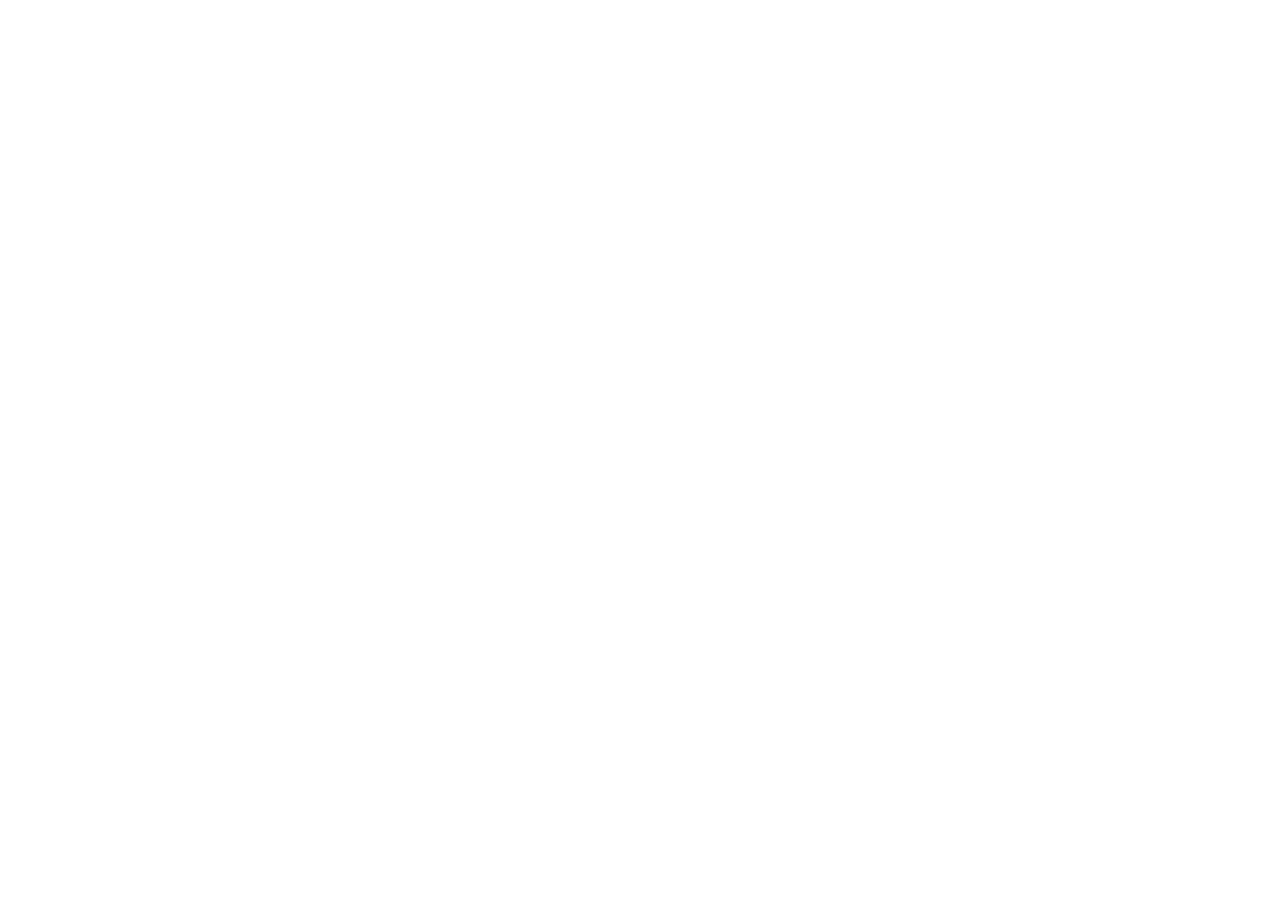
==== index.html @ 366a40d5 "大事件项目初始化" ====
<!DOCTYPE html>
<html lang="en">

<head>
    <meta charset="UTF-8">
    <meta name="viewport" content="width=device-width, initial-scale=1.0">
    <title>Document</title>
</head>

<body>

</body>

</html>
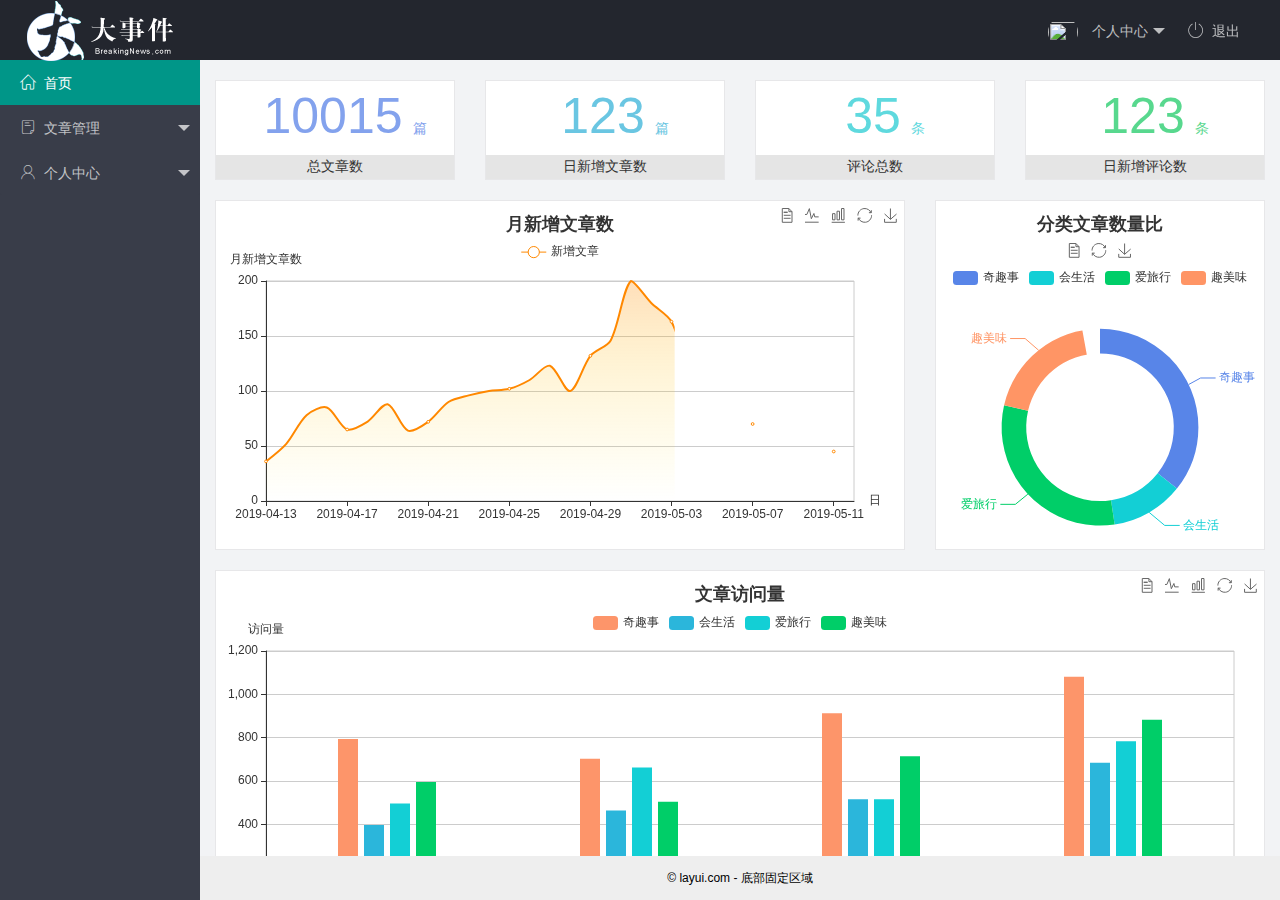
==== commit 9ce92242: "index样式完成" ====
--- a/index.html
+++ b/index.html
@@ -4,11 +4,72 @@
 <head>
     <meta charset="UTF-8">
     <meta name="viewport" content="width=device-width, initial-scale=1.0">
-    <title>Document</title>
+    <title>后台大布局</title>
+    <link rel="stylesheet" href="./assets/lib/layui/css/layui.css">
+    <link rel="stylesheet" href="./assets/fonts/iconfont.css">
+    <link rel="stylesheet" href="./assets/css/index.css">
 </head>
 
-<body>
+<body class="layui-layout-body">
+    <div class="layui-layout layui-layout-admin">
+        <div class="layui-header">
+            <div class="layui-logo"><img src="./assets/images/logo.png" alt=""></div>
+            <ul class="layui-nav layui-layout-right">
+                <li class="layui-nav-item">
+                    <a href="javascript:;">
+                        <img src="http://t.cn/RCzsdCq" class="layui-nav-img">
+                        个人中心
+                    </a>
+                    <dl class="layui-nav-child">
+                        <dd><a href="">基本资料</a></dd>
+                        <dd><a href="">更换头像</a></dd>
+                        <dd><a href="">重置密码</a></dd>
+                    </dl>
+                </li>
+                <li class="layui-nav-item"><a href=""><span class="iconfont icon-tuichu"></span>退出</a></li>
+            </ul>
+        </div>
 
+        <div class="layui-side layui-bg-black">
+            <div class="layui-side-scroll">
+                <!-- 左侧导航区域（可配合layui已有的垂直导航） -->
+                <ul class="layui-nav layui-nav-tree" lay-shrink="all">
+                    <li class="layui-nav-item layui-this"><a href="/home/dashboard.html" target="fm"><span
+                                class="iconfont icon-home"></span>首页</a>
+                    </li>
+                    <li class="layui-nav-item">
+                        <a class="" href="javascript:;"><span class="iconfont icon-16"></span>文章管理</a>
+                        <dl class="layui-nav-child">
+                            <dd><a href="javascript:;"><i class="layui-icon layui-icon-face-smile"></i>文章类别</a></dd>
+                            <dd><a href="javascript:;"><i class="layui-icon layui-icon-face-smile"></i>文章列表</a></dd>
+                            <dd><a href="javascript:;"><i class="layui-icon layui-icon-face-smile"></i>发布文章</a></dd>
+
+                        </dl>
+                    </li>
+                    <li class="layui-nav-item">
+                        <a href="javascript:;"><span class="iconfont icon-user"></span>个人中心</a>
+                        <dl class="layui-nav-child">
+                            <dd><a href="javascript:;"><i class="layui-icon layui-icon-face-smile"></i>基本资料</a></dd>
+                            <dd><a href="javascript:;"><i class="layui-icon layui-icon-face-smile"></i>更换头像</a></dd>
+                            <dd><a href="javascript:;"><i class="layui-icon layui-icon-face-smile"></i>重置密码</a></dd>
+                        </dl>
+                    </li>
+                </ul>
+            </div>
+        </div>
+
+        <div class="layui-body">
+            <!-- 内容主体区域 -->
+            <iframe name="fm" src="/home/dashboard.html" frameborder="0"></iframe>
+        </div>
+
+        <div class="layui-footer">
+            <!-- 底部固定区域 -->
+            © layui.com - 底部固定区域
+        </div>
+    </div>
+    <!-- 引入layui.all.js -->
+    <script src="./assets/lib/layui/layui.all.js"></script>
 </body>
 
 </html>--- a/assets/lib/layui/css/layui.css
+++ b/assets/lib/layui/css/layui.css
@@ -0,0 +1,2 @@
+/** layui-v2.5.5 MIT License By https://www.layui.com */
+ .layui-inline,img{display:inline-block;vertical-align:middle}h1,h2,h3,h4,h5,h6{font-weight:400}.layui-edge,.layui-header,.layui-inline,.layui-main{position:relative}.layui-body,.layui-edge,.layui-elip{overflow:hidden}.layui-btn,.layui-edge,.layui-inline,img{vertical-align:middle}.layui-btn,.layui-disabled,.layui-icon,.layui-unselect{-moz-user-select:none;-webkit-user-select:none;-ms-user-select:none}.layui-elip,.layui-form-checkbox span,.layui-form-pane .layui-form-label{text-overflow:ellipsis;white-space:nowrap}.layui-breadcrumb,.layui-tree-btnGroup{visibility:hidden}blockquote,body,button,dd,div,dl,dt,form,h1,h2,h3,h4,h5,h6,input,li,ol,p,pre,td,textarea,th,ul{margin:0;padding:0;-webkit-tap-highlight-color:rgba(0,0,0,0)}a:active,a:hover{outline:0}img{border:none}li{list-style:none}table{border-collapse:collapse;border-spacing:0}h4,h5,h6{font-size:100%}button,input,optgroup,option,select,textarea{font-family:inherit;font-size:inherit;font-style:inherit;font-weight:inherit;outline:0}pre{white-space:pre-wrap;white-space:-moz-pre-wrap;white-space:-pre-wrap;white-space:-o-pre-wrap;word-wrap:break-word}body{line-height:24px;font:14px Helvetica Neue,Helvetica,PingFang SC,Tahoma,Arial,sans-serif}hr{height:1px;margin:10px 0;border:0;clear:both}a{color:#333;text-decoration:none}a:hover{color:#777}a cite{font-style:normal;*cursor:pointer}.layui-border-box,.layui-border-box *{box-sizing:border-box}.layui-box,.layui-box *{box-sizing:content-box}.layui-clear{clear:both;*zoom:1}.layui-clear:after{content:'\20';clear:both;*zoom:1;display:block;height:0}.layui-inline{*display:inline;*zoom:1}.layui-edge{display:inline-block;width:0;height:0;border-width:6px;border-style:dashed;border-color:transparent}.layui-edge-top{top:-4px;border-bottom-color:#999;border-bottom-style:solid}.layui-edge-right{border-left-color:#999;border-left-style:solid}.layui-edge-bottom{top:2px;border-top-color:#999;border-top-style:solid}.layui-edge-left{border-right-color:#999;border-right-style:solid}.layui-disabled,.layui-disabled:hover{color:#d2d2d2!important;cursor:not-allowed!important}.layui-circle{border-radius:100%}.layui-show{display:block!important}.layui-hide{display:none!important}@font-face{font-family:layui-icon;src:url(../font/iconfont.eot?v=250);src:url(../font/iconfont.eot?v=250#iefix) format('embedded-opentype'),url(../font/iconfont.woff2?v=250) format('woff2'),url(../font/iconfont.woff?v=250) format('woff'),url(../font/iconfont.ttf?v=250) format('truetype'),url(../font/iconfont.svg?v=250#layui-icon) format('svg')}.layui-icon{font-family:layui-icon!important;font-size:16px;font-style:normal;-webkit-font-smoothing:antialiased;-moz-osx-font-smoothing:grayscale}.layui-icon-reply-fill:before{content:"\e611"}.layui-icon-set-fill:before{content:"\e614"}.layui-icon-menu-fill:before{content:"\e60f"}.layui-icon-search:before{content:"\e615"}.layui-icon-share:before{content:"\e641"}.layui-icon-set-sm:before{content:"\e620"}.layui-icon-engine:before{content:"\e628"}.layui-icon-close:before{content:"\1006"}.layui-icon-close-fill:before{content:"\1007"}.layui-icon-chart-screen:before{content:"\e629"}.layui-icon-star:before{content:"\e600"}.layui-icon-circle-dot:before{content:"\e617"}.layui-icon-chat:before{content:"\e606"}.layui-icon-release:before{content:"\e609"}.layui-icon-list:before{content:"\e60a"}.layui-icon-chart:before{content:"\e62c"}.layui-icon-ok-circle:before{content:"\1005"}.layui-icon-layim-theme:before{content:"\e61b"}.layui-icon-table:before{content:"\e62d"}.layui-icon-right:before{content:"\e602"}.layui-icon-left:before{content:"\e603"}.layui-icon-cart-simple:before{content:"\e698"}.layui-icon-face-cry:before{content:"\e69c"}.layui-icon-face-smile:before{content:"\e6af"}.layui-icon-survey:before{content:"\e6b2"}.layui-icon-tree:before{content:"\e62e"}.layui-icon-upload-circle:before{content:"\e62f"}.layui-icon-add-circle:before{content:"\e61f"}.layui-icon-download-circle:before{content:"\e601"}.layui-icon-templeate-1:before{content:"\e630"}.layui-icon-util:before{content:"\e631"}.layui-icon-face-surprised:before{content:"\e664"}.layui-icon-edit:before{content:"\e642"}.layui-icon-speaker:before{content:"\e645"}.layui-icon-down:before{content:"\e61a"}.layui-icon-file:before{content:"\e621"}.layui-icon-layouts:before{content:"\e632"}.layui-icon-rate-half:before{content:"\e6c9"}.layui-icon-add-circle-fine:before{content:"\e608"}.layui-icon-prev-circle:before{content:"\e633"}.layui-icon-read:before{content:"\e705"}.layui-icon-404:before{content:"\e61c"}.layui-icon-carousel:before{content:"\e634"}.layui-icon-help:before{content:"\e607"}.layui-icon-code-circle:before{content:"\e635"}.layui-icon-water:before{content:"\e636"}.layui-icon-username:before{content:"\e66f"}.layui-icon-find-fill:before{content:"\e670"}.layui-icon-about:before{content:"\e60b"}.layui-icon-location:before{content:"\e715"}.layui-icon-up:before{content:"\e619"}.layui-icon-pause:before{content:"\e651"}.layui-icon-date:before{content:"\e637"}.layui-icon-layim-uploadfile:before{content:"\e61d"}.layui-icon-delete:before{content:"\e640"}.layui-icon-play:before{content:"\e652"}.layui-icon-top:before{content:"\e604"}.layui-icon-friends:before{content:"\e612"}.layui-icon-refresh-3:before{content:"\e9aa"}.layui-icon-ok:before{content:"\e605"}.layui-icon-layer:before{content:"\e638"}.layui-icon-face-smile-fine:before{content:"\e60c"}.layui-icon-dollar:before{content:"\e659"}.layui-icon-group:before{content:"\e613"}.layui-icon-layim-download:before{content:"\e61e"}.layui-icon-picture-fine:before{content:"\e60d"}.layui-icon-link:before{content:"\e64c"}.layui-icon-diamond:before{content:"\e735"}.layui-icon-log:before{content:"\e60e"}.layui-icon-rate-solid:before{content:"\e67a"}.layui-icon-fonts-del:before{content:"\e64f"}.layui-icon-unlink:before{content:"\e64d"}.layui-icon-fonts-clear:before{content:"\e639"}.layui-icon-triangle-r:before{content:"\e623"}.layui-icon-circle:before{content:"\e63f"}.layui-icon-radio:before{content:"\e643"}.layui-icon-align-center:before{content:"\e647"}.layui-icon-align-right:before{content:"\e648"}.layui-icon-align-left:before{content:"\e649"}.layui-icon-loading-1:before{content:"\e63e"}.layui-icon-return:before{content:"\e65c"}.layui-icon-fonts-strong:before{content:"\e62b"}.layui-icon-upload:before{content:"\e67c"}.layui-icon-dialogue:before{content:"\e63a"}.layui-icon-video:before{content:"\e6ed"}.layui-icon-headset:before{content:"\e6fc"}.layui-icon-cellphone-fine:before{content:"\e63b"}.layui-icon-add-1:before{content:"\e654"}.layui-icon-face-smile-b:before{content:"\e650"}.layui-icon-fonts-html:before{content:"\e64b"}.layui-icon-form:before{content:"\e63c"}.layui-icon-cart:before{content:"\e657"}.layui-icon-camera-fill:before{content:"\e65d"}.layui-icon-tabs:before{content:"\e62a"}.layui-icon-fonts-code:before{content:"\e64e"}.layui-icon-fire:before{content:"\e756"}.layui-icon-set:before{content:"\e716"}.layui-icon-fonts-u:before{content:"\e646"}.layui-icon-triangle-d:before{content:"\e625"}.layui-icon-tips:before{content:"\e702"}.layui-icon-picture:before{content:"\e64a"}.layui-icon-more-vertical:before{content:"\e671"}.layui-icon-flag:before{content:"\e66c"}.layui-icon-loading:before{content:"\e63d"}.layui-icon-fonts-i:before{content:"\e644"}.layui-icon-refresh-1:before{content:"\e666"}.layui-icon-rmb:before{content:"\e65e"}.layui-icon-home:before{content:"\e68e"}.layui-icon-user:before{content:"\e770"}.layui-icon-notice:before{content:"\e667"}.layui-icon-login-weibo:before{content:"\e675"}.layui-icon-voice:before{content:"\e688"}.layui-icon-upload-drag:before{content:"\e681"}.layui-icon-login-qq:before{content:"\e676"}.layui-icon-snowflake:before{content:"\e6b1"}.layui-icon-file-b:before{content:"\e655"}.layui-icon-template:before{content:"\e663"}.layui-icon-auz:before{content:"\e672"}.layui-icon-console:before{content:"\e665"}.layui-icon-app:before{content:"\e653"}.layui-icon-prev:before{content:"\e65a"}.layui-icon-website:before{content:"\e7ae"}.layui-icon-next:before{content:"\e65b"}.layui-icon-component:before{content:"\e857"}.layui-icon-more:before{content:"\e65f"}.layui-icon-login-wechat:before{content:"\e677"}.layui-icon-shrink-right:before{content:"\e668"}.layui-icon-spread-left:before{content:"\e66b"}.layui-icon-camera:before{content:"\e660"}.layui-icon-note:before{content:"\e66e"}.layui-icon-refresh:before{content:"\e669"}.layui-icon-female:before{content:"\e661"}.layui-icon-male:before{content:"\e662"}.layui-icon-password:before{content:"\e673"}.layui-icon-senior:before{content:"\e674"}.layui-icon-theme:before{content:"\e66a"}.layui-icon-tread:before{content:"\e6c5"}.layui-icon-praise:before{content:"\e6c6"}.layui-icon-star-fill:before{content:"\e658"}.layui-icon-rate:before{content:"\e67b"}.layui-icon-template-1:before{content:"\e656"}.layui-icon-vercode:before{content:"\e679"}.layui-icon-cellphone:before{content:"\e678"}.layui-icon-screen-full:before{content:"\e622"}.layui-icon-screen-restore:before{content:"\e758"}.layui-icon-cols:before{content:"\e610"}.layui-icon-export:before{content:"\e67d"}.layui-icon-print:before{content:"\e66d"}.layui-icon-slider:before{content:"\e714"}.layui-icon-addition:before{content:"\e624"}.layui-icon-subtraction:before{content:"\e67e"}.layui-icon-service:before{content:"\e626"}.layui-icon-transfer:before{content:"\e691"}.layui-main{width:1140px;margin:0 auto}.layui-header{z-index:1000;height:60px}.layui-header a:hover{transition:all .5s;-webkit-transition:all .5s}.layui-side{position:fixed;left:0;top:0;bottom:0;z-index:999;width:200px;overflow-x:hidden}.layui-side-scroll{position:relative;width:220px;height:100%;overflow-x:hidden}.layui-body{position:absolute;left:200px;right:0;top:0;bottom:0;z-index:998;width:auto;overflow-y:auto;box-sizing:border-box}.layui-layout-body{overflow:hidden}.layui-layout-admin .layui-header{background-color:#23262E}.layui-layout-admin .layui-side{top:60px;width:200px;overflow-x:hidden}.layui-layout-admin .layui-body{position:fixed;top:60px;bottom:44px}.layui-layout-admin .layui-main{width:auto;margin:0 15px}.layui-layout-admin .layui-footer{position:fixed;left:200px;right:0;bottom:0;height:44px;line-height:44px;padding:0 15px;background-color:#eee}.layui-layout-admin .layui-logo{position:absolute;left:0;top:0;width:200px;height:100%;line-height:60px;text-align:center;color:#009688;font-size:16px}.layui-layout-admin .layui-header .layui-nav{background:0 0}.layui-layout-left{position:absolute!important;left:200px;top:0}.layui-layout-right{position:absolute!important;right:0;top:0}.layui-container{position:relative;margin:0 auto;padding:0 15px;box-sizing:border-box}.layui-fluid{position:relative;margin:0 auto;padding:0 15px}.layui-row:after,.layui-row:before{content:'';display:block;clear:both}.layui-col-lg1,.layui-col-lg10,.layui-col-lg11,.layui-col-lg12,.layui-col-lg2,.layui-col-lg3,.layui-col-lg4,.layui-col-lg5,.layui-col-lg6,.layui-col-lg7,.layui-col-lg8,.layui-col-lg9,.layui-col-md1,.layui-col-md10,.layui-col-md11,.layui-col-md12,.layui-col-md2,.layui-col-md3,.layui-col-md4,.layui-col-md5,.layui-col-md6,.layui-col-md7,.layui-col-md8,.layui-col-md9,.layui-col-sm1,.layui-col-sm10,.layui-col-sm11,.layui-col-sm12,.layui-col-sm2,.layui-col-sm3,.layui-col-sm4,.layui-col-sm5,.layui-col-sm6,.layui-col-sm7,.layui-col-sm8,.layui-col-sm9,.layui-col-xs1,.layui-col-xs10,.layui-col-xs11,.layui-col-xs12,.layui-col-xs2,.layui-col-xs3,.layui-col-xs4,.layui-col-xs5,.layui-col-xs6,.layui-col-xs7,.layui-col-xs8,.layui-col-xs9{position:relative;display:block;box-sizing:border-box}.layui-col-xs1,.layui-col-xs10,.layui-col-xs11,.layui-col-xs12,.layui-col-xs2,.layui-col-xs3,.layui-col-xs4,.layui-col-xs5,.layui-col-xs6,.layui-col-xs7,.layui-col-xs8,.layui-col-xs9{float:left}.layui-col-xs1{width:8.33333333%}.layui-col-xs2{width:16.66666667%}.layui-col-xs3{width:25%}.layui-col-xs4{width:33.33333333%}.layui-col-xs5{width:41.66666667%}.layui-col-xs6{width:50%}.layui-col-xs7{width:58.33333333%}.layui-col-xs8{width:66.66666667%}.layui-col-xs9{width:75%}.layui-col-xs10{width:83.33333333%}.layui-col-xs11{width:91.66666667%}.layui-col-xs12{width:100%}.layui-col-xs-offset1{margin-left:8.33333333%}.layui-col-xs-offset2{margin-left:16.66666667%}.layui-col-xs-offset3{margin-left:25%}.layui-col-xs-offset4{margin-left:33.33333333%}.layui-col-xs-offset5{margin-left:41.66666667%}.layui-col-xs-offset6{margin-left:50%}.layui-col-xs-offset7{margin-left:58.33333333%}.layui-col-xs-offset8{margin-left:66.66666667%}.layui-col-xs-offset9{margin-left:75%}.layui-col-xs-offset10{margin-left:83.33333333%}.layui-col-xs-offset11{margin-left:91.66666667%}.layui-col-xs-offset12{margin-left:100%}@media screen and (max-width:768px){.layui-hide-xs{display:none!important}.layui-show-xs-block{display:block!important}.layui-show-xs-inline{display:inline!important}.layui-show-xs-inline-block{display:inline-block!important}}@media screen and (min-width:768px){.layui-container{width:750px}.layui-hide-sm{display:none!important}.layui-show-sm-block{display:block!important}.layui-show-sm-inline{display:inline!important}.layui-show-sm-inline-block{display:inline-block!important}.layui-col-sm1,.layui-col-sm10,.layui-col-sm11,.layui-col-sm12,.layui-col-sm2,.layui-col-sm3,.layui-col-sm4,.layui-col-sm5,.layui-col-sm6,.layui-col-sm7,.layui-col-sm8,.layui-col-sm9{float:left}.layui-col-sm1{width:8.33333333%}.layui-col-sm2{width:16.66666667%}.layui-col-sm3{width:25%}.layui-col-sm4{width:33.33333333%}.layui-col-sm5{width:41.66666667%}.layui-col-sm6{width:50%}.layui-col-sm7{width:58.33333333%}.layui-col-sm8{width:66.66666667%}.layui-col-sm9{width:75%}.layui-col-sm10{width:83.33333333%}.layui-col-sm11{width:91.66666667%}.layui-col-sm12{width:100%}.layui-col-sm-offset1{margin-left:8.33333333%}.layui-col-sm-offset2{margin-left:16.66666667%}.layui-col-sm-offset3{margin-left:25%}.layui-col-sm-offset4{margin-left:33.33333333%}.layui-col-sm-offset5{margin-left:41.66666667%}.layui-col-sm-offset6{margin-left:50%}.layui-col-sm-offset7{margin-left:58.33333333%}.layui-col-sm-offset8{margin-left:66.66666667%}.layui-col-sm-offset9{margin-left:75%}.layui-col-sm-offset10{margin-left:83.33333333%}.layui-col-sm-offset11{margin-left:91.66666667%}.layui-col-sm-offset12{margin-left:100%}}@media screen and (min-width:992px){.layui-container{width:970px}.layui-hide-md{display:none!important}.layui-show-md-block{display:block!important}.layui-show-md-inline{display:inline!important}.layui-show-md-inline-block{display:inline-block!important}.layui-col-md1,.layui-col-md10,.layui-col-md11,.layui-col-md12,.layui-col-md2,.layui-col-md3,.layui-col-md4,.layui-col-md5,.layui-col-md6,.layui-col-md7,.layui-col-md8,.layui-col-md9{float:left}.layui-col-md1{width:8.33333333%}.layui-col-md2{width:16.66666667%}.layui-col-md3{width:25%}.layui-col-md4{width:33.33333333%}.layui-col-md5{width:41.66666667%}.layui-col-md6{width:50%}.layui-col-md7{width:58.33333333%}.layui-col-md8{width:66.66666667%}.layui-col-md9{width:75%}.layui-col-md10{width:83.33333333%}.layui-col-md11{width:91.66666667%}.layui-col-md12{width:100%}.layui-col-md-offset1{margin-left:8.33333333%}.layui-col-md-offset2{margin-left:16.66666667%}.layui-col-md-offset3{margin-left:25%}.layui-col-md-offset4{margin-left:33.33333333%}.layui-col-md-offset5{margin-left:41.66666667%}.layui-col-md-offset6{margin-left:50%}.layui-col-md-offset7{margin-left:58.33333333%}.layui-col-md-offset8{margin-left:66.66666667%}.layui-col-md-offset9{margin-left:75%}.layui-col-md-offset10{margin-left:83.33333333%}.layui-col-md-offset11{margin-left:91.66666667%}.layui-col-md-offset12{margin-left:100%}}@media screen and (min-width:1200px){.layui-container{width:1170px}.layui-hide-lg{display:none!important}.layui-show-lg-block{display:block!important}.layui-show-lg-inline{display:inline!important}.layui-show-lg-inline-block{display:inline-block!important}.layui-col-lg1,.layui-col-lg10,.layui-col-lg11,.layui-col-lg12,.layui-col-lg2,.layui-col-lg3,.layui-col-lg4,.layui-col-lg5,.layui-col-lg6,.layui-col-lg7,.layui-col-lg8,.layui-col-lg9{float:left}.layui-col-lg1{width:8.33333333%}.layui-col-lg2{width:16.66666667%}.layui-col-lg3{width:25%}.layui-col-lg4{width:33.33333333%}.layui-col-lg5{width:41.66666667%}.layui-col-lg6{width:50%}.layui-col-lg7{width:58.33333333%}.layui-col-lg8{width:66.66666667%}.layui-col-lg9{width:75%}.layui-col-lg10{width:83.33333333%}.layui-col-lg11{width:91.66666667%}.layui-col-lg12{width:100%}.layui-col-lg-offset1{margin-left:8.33333333%}.layui-col-lg-offset2{margin-left:16.66666667%}.layui-col-lg-offset3{margin-left:25%}.layui-col-lg-offset4{margin-left:33.33333333%}.layui-col-lg-offset5{margin-left:41.66666667%}.layui-col-lg-offset6{margin-left:50%}.layui-col-lg-offset7{margin-left:58.33333333%}.layui-col-lg-offset8{margin-left:66.66666667%}.layui-col-lg-offset9{margin-left:75%}.layui-col-lg-offset10{margin-left:83.33333333%}.layui-col-lg-offset11{margin-left:91.66666667%}.layui-col-lg-offset12{margin-left:100%}}.layui-col-space1{margin:-.5px}.layui-col-space1>*{padding:.5px}.layui-col-space3{margin:-1.5px}.layui-col-space3>*{padding:1.5px}.layui-col-space5{margin:-2.5px}.layui-col-space5>*{padding:2.5px}.layui-col-space8{margin:-3.5px}.layui-col-space8>*{padding:3.5px}.layui-col-space10{margin:-5px}.layui-col-space10>*{padding:5px}.layui-col-space12{margin:-6px}.layui-col-space12>*{padding:6px}.layui-col-space15{margin:-7.5px}.layui-col-space15>*{padding:7.5px}.layui-col-space18{margin:-9px}.layui-col-space18>*{padding:9px}.layui-col-space20{margin:-10px}.layui-col-space20>*{padding:10px}.layui-col-space22{margin:-11px}.layui-col-space22>*{padding:11px}.layui-col-space25{margin:-12.5px}.layui-col-space25>*{padding:12.5px}.layui-col-space30{margin:-15px}.layui-col-space30>*{padding:15px}.layui-btn,.layui-input,.layui-select,.layui-textarea,.layui-upload-button{outline:0;-webkit-appearance:none;transition:all .3s;-webkit-transition:all .3s;box-sizing:border-box}.layui-elem-quote{margin-bottom:10px;padding:15px;line-height:22px;border-left:5px solid #009688;border-radius:0 2px 2px 0;background-color:#f2f2f2}.layui-quote-nm{border-style:solid;border-width:1px 1px 1px 5px;background:0 0}.layui-elem-field{margin-bottom:10px;padding:0;border-width:1px;border-style:solid}.layui-elem-field legend{margin-left:20px;padding:0 10px;font-size:20px;font-weight:300}.layui-field-title{margin:10px 0 20px;border-width:1px 0 0}.layui-field-box{padding:10px 15px}.layui-field-title .layui-field-box{padding:10px 0}.layui-progress{position:relative;height:6px;border-radius:20px;background-color:#e2e2e2}.layui-progress-bar{position:absolute;left:0;top:0;width:0;max-width:100%;height:6px;border-radius:20px;text-align:right;background-color:#5FB878;transition:all .3s;-webkit-transition:all .3s}.layui-progress-big,.layui-progress-big .layui-progress-bar{height:18px;line-height:18px}.layui-progress-text{position:relative;top:-20px;line-height:18px;font-size:12px;color:#666}.layui-progress-big .layui-progress-text{position:static;padding:0 10px;color:#fff}.layui-collapse{border-width:1px;border-style:solid;border-radius:2px}.layui-colla-content,.layui-colla-item{border-top-width:1px;border-top-style:solid}.layui-colla-item:first-child{border-top:none}.layui-colla-title{position:relative;height:42px;line-height:42px;padding:0 15px 0 35px;color:#333;background-color:#f2f2f2;cursor:pointer;font-size:14px;overflow:hidden}.layui-colla-content{display:none;padding:10px 15px;line-height:22px;color:#666}.layui-colla-icon{position:absolute;left:15px;top:0;font-size:14px}.layui-card{margin-bottom:15px;border-radius:2px;background-color:#fff;box-shadow:0 1px 2px 0 rgba(0,0,0,.05)}.layui-card:last-child{margin-bottom:0}.layui-card-header{position:relative;height:42px;line-height:42px;padding:0 15px;border-bottom:1px solid #f6f6f6;color:#333;border-radius:2px 2px 0 0;font-size:14px}.layui-bg-black,.layui-bg-blue,.layui-bg-cyan,.layui-bg-green,.layui-bg-orange,.layui-bg-red{color:#fff!important}.layui-card-body{position:relative;padding:10px 15px;line-height:24px}.layui-card-body[pad15]{padding:15px}.layui-card-body[pad20]{padding:20px}.layui-card-body .layui-table{margin:5px 0}.layui-card .layui-tab{margin:0}.layui-panel-window{position:relative;padding:15px;border-radius:0;border-top:5px solid #E6E6E6;background-color:#fff}.layui-auxiliar-moving{position:fixed;left:0;right:0;top:0;bottom:0;width:100%;height:100%;background:0 0;z-index:9999999999}.layui-form-label,.layui-form-mid,.layui-form-select,.layui-input-block,.layui-input-inline,.layui-textarea{position:relative}.layui-bg-red{background-color:#FF5722!important}.layui-bg-orange{background-color:#FFB800!important}.layui-bg-green{background-color:#009688!important}.layui-bg-cyan{background-color:#2F4056!important}.layui-bg-blue{background-color:#1E9FFF!important}.layui-bg-black{background-color:#393D49!important}.layui-bg-gray{background-color:#eee!important;color:#666!important}.layui-badge-rim,.layui-colla-content,.layui-colla-item,.layui-collapse,.layui-elem-field,.layui-form-pane .layui-form-item[pane],.layui-form-pane .layui-form-label,.layui-input,.layui-layedit,.layui-layedit-tool,.layui-quote-nm,.layui-select,.layui-tab-bar,.layui-tab-card,.layui-tab-title,.layui-tab-title .layui-this:after,.layui-textarea{border-color:#e6e6e6}.layui-timeline-item:before,hr{background-color:#e6e6e6}.layui-text{line-height:22px;font-size:14px;color:#666}.layui-text h1,.layui-text h2,.layui-text h3{font-weight:500;color:#333}.layui-text h1{font-size:30px}.layui-text h2{font-size:24px}.layui-text h3{font-size:18px}.layui-text a:not(.layui-btn){color:#01AAED}.layui-text a:not(.layui-btn):hover{text-decoration:underline}.layui-text ul{padding:5px 0 5px 15px}.layui-text ul li{margin-top:5px;list-style-type:disc}.layui-text em,.layui-word-aux{color:#999!important;padding:0 5px!important}.layui-btn{display:inline-block;height:38px;line-height:38px;padding:0 18px;background-color:#009688;color:#fff;white-space:nowrap;text-align:center;font-size:14px;border:none;border-radius:2px;cursor:pointer}.layui-btn:hover{opacity:.8;filter:alpha(opacity=80);color:#fff}.layui-btn:active{opacity:1;filter:alpha(opacity=100)}.layui-btn+.layui-btn{margin-left:10px}.layui-btn-container{font-size:0}.layui-btn-container .layui-btn{margin-right:10px;margin-bottom:10px}.layui-btn-container .layui-btn+.layui-btn{margin-left:0}.layui-table .layui-btn-container .layui-btn{margin-bottom:9px}.layui-btn-radius{border-radius:100px}.layui-btn .layui-icon{margin-right:3px;font-size:18px;vertical-align:bottom;vertical-align:middle\9}.layui-btn-primary{border:1px solid #C9C9C9;background-color:#fff;color:#555}.layui-btn-primary:hover{border-color:#009688;color:#333}.layui-btn-normal{background-color:#1E9FFF}.layui-btn-warm{background-color:#FFB800}.layui-btn-danger{background-color:#FF5722}.layui-btn-checked{background-color:#5FB878}.layui-btn-disabled,.layui-btn-disabled:active,.layui-btn-disabled:hover{border:1px solid #e6e6e6;background-color:#FBFBFB;color:#C9C9C9;cursor:not-allowed;opacity:1}.layui-btn-lg{height:44px;line-height:44px;padding:0 25px;font-size:16px}.layui-btn-sm{height:30px;line-height:30px;padding:0 10px;font-size:12px}.layui-btn-sm i{font-size:16px!important}.layui-btn-xs{height:22px;line-height:22px;padding:0 5px;font-size:12px}.layui-btn-xs i{font-size:14px!important}.layui-btn-group{display:inline-block;vertical-align:middle;font-size:0}.layui-btn-group .layui-btn{margin-left:0!important;margin-right:0!important;border-left:1px solid rgba(255,255,255,.5);border-radius:0}.layui-btn-group .layui-btn-primary{border-left:none}.layui-btn-group .layui-btn-primary:hover{border-color:#C9C9C9;color:#009688}.layui-btn-group .layui-btn:first-child{border-left:none;border-radius:2px 0 0 2px}.layui-btn-group .layui-btn-primary:first-child{border-left:1px solid #c9c9c9}.layui-btn-group .layui-btn:last-child{border-radius:0 2px 2px 0}.layui-btn-group .layui-btn+.layui-btn{margin-left:0}.layui-btn-group+.layui-btn-group{margin-left:10px}.layui-btn-fluid{width:100%}.layui-input,.layui-select,.layui-textarea{height:38px;line-height:1.3;line-height:38px\9;border-width:1px;border-style:solid;background-color:#fff;border-radius:2px}.layui-input::-webkit-input-placeholder,.layui-select::-webkit-input-placeholder,.layui-textarea::-webkit-input-placeholder{line-height:1.3}.layui-input,.layui-textarea{display:block;width:100%;padding-left:10px}.layui-input:hover,.layui-textarea:hover{border-color:#D2D2D2!important}.layui-input:focus,.layui-textarea:focus{border-color:#C9C9C9!important}.layui-textarea{min-height:100px;height:auto;line-height:20px;padding:6px 10px;resize:vertical}.layui-select{padding:0 10px}.layui-form input[type=checkbox],.layui-form input[type=radio],.layui-form select{display:none}.layui-form [lay-ignore]{display:initial}.layui-form-item{margin-bottom:15px;clear:both;*zoom:1}.layui-form-item:after{content:'\20';clear:both;*zoom:1;display:block;height:0}.layui-form-label{float:left;display:block;padding:9px 15px;width:80px;font-weight:400;line-height:20px;text-align:right}.layui-form-label-col{display:block;float:none;padding:9px 0;line-height:20px;text-align:left}.layui-form-item .layui-inline{margin-bottom:5px;margin-right:10px}.layui-input-block{margin-left:110px;min-height:36px}.layui-input-inline{display:inline-block;vertical-align:middle}.layui-form-item .layui-input-inline{float:left;width:190px;margin-right:10px}.layui-form-text .layui-input-inline{width:auto}.layui-form-mid{float:left;display:block;padding:9px 0!important;line-height:20px;margin-right:10px}.layui-form-danger+.layui-form-select .layui-input,.layui-form-danger:focus{border-color:#FF5722!important}.layui-form-select .layui-input{padding-right:30px;cursor:pointer}.layui-form-select .layui-edge{position:absolute;right:10px;top:50%;margin-top:-3px;cursor:pointer;border-width:6px;border-top-color:#c2c2c2;border-top-style:solid;transition:all .3s;-webkit-transition:all .3s}.layui-form-select dl{display:none;position:absolute;left:0;top:42px;padding:5px 0;z-index:899;min-width:100%;border:1px solid #d2d2d2;max-height:300px;overflow-y:auto;background-color:#fff;border-radius:2px;box-shadow:0 2px 4px rgba(0,0,0,.12);box-sizing:border-box}.layui-form-select dl dd,.layui-form-select dl dt{padding:0 10px;line-height:36px;white-space:nowrap;overflow:hidden;text-overflow:ellipsis}.layui-form-select dl dt{font-size:12px;color:#999}.layui-form-select dl dd{cursor:pointer}.layui-form-select dl dd:hover{background-color:#f2f2f2;-webkit-transition:.5s all;transition:.5s all}.layui-form-select .layui-select-group dd{padding-left:20px}.layui-form-select dl dd.layui-select-tips{padding-left:10px!important;color:#999}.layui-form-select dl dd.layui-this{background-color:#5FB878;color:#fff}.layui-form-checkbox,.layui-form-select dl dd.layui-disabled{background-color:#fff}.layui-form-selected dl{display:block}.layui-form-checkbox,.layui-form-checkbox *,.layui-form-switch{display:inline-block;vertical-align:middle}.layui-form-selected .layui-edge{margin-top:-9px;-webkit-transform:rotate(180deg);transform:rotate(180deg);margin-top:-3px\9}:root .layui-form-selected .layui-edge{margin-top:-9px\0/IE9}.layui-form-selectup dl{top:auto;bottom:42px}.layui-select-none{margin:5px 0;text-align:center;color:#999}.layui-select-disabled .layui-disabled{border-color:#eee!important}.layui-select-disabled .layui-edge{border-top-color:#d2d2d2}.layui-form-checkbox{position:relative;height:30px;line-height:30px;margin-right:10px;padding-right:30px;cursor:pointer;font-size:0;-webkit-transition:.1s linear;transition:.1s linear;box-sizing:border-box}.layui-form-checkbox span{padding:0 10px;height:100%;font-size:14px;border-radius:2px 0 0 2px;background-color:#d2d2d2;color:#fff;overflow:hidden}.layui-form-checkbox:hover span{background-color:#c2c2c2}.layui-form-checkbox i{position:absolute;right:0;top:0;width:30px;height:28px;border:1px solid #d2d2d2;border-left:none;border-radius:0 2px 2px 0;color:#fff;font-size:20px;text-align:center}.layui-form-checkbox:hover i{border-color:#c2c2c2;color:#c2c2c2}.layui-form-checked,.layui-form-checked:hover{border-color:#5FB878}.layui-form-checked span,.layui-form-checked:hover span{background-color:#5FB878}.layui-form-checked i,.layui-form-checked:hover i{color:#5FB878}.layui-form-item .layui-form-checkbox{margin-top:4px}.layui-form-checkbox[lay-skin=primary]{height:auto!important;line-height:normal!important;min-width:18px;min-height:18px;border:none!important;margin-right:0;padding-left:28px;padding-right:0;background:0 0}.layui-form-checkbox[lay-skin=primary] span{padding-left:0;padding-right:15px;line-height:18px;background:0 0;color:#666}.layui-form-checkbox[lay-skin=primary] i{right:auto;left:0;width:16px;height:16px;line-height:16px;border:1px solid #d2d2d2;font-size:12px;border-radius:2px;background-color:#fff;-webkit-transition:.1s linear;transition:.1s linear}.layui-form-checkbox[lay-skin=primary]:hover i{border-color:#5FB878;color:#fff}.layui-form-checked[lay-skin=primary] i{border-color:#5FB878!important;background-color:#5FB878;color:#fff}.layui-checkbox-disbaled[lay-skin=primary] span{background:0 0!important;color:#c2c2c2}.layui-checkbox-disbaled[lay-skin=primary]:hover i{border-color:#d2d2d2}.layui-form-item .layui-form-checkbox[lay-skin=primary]{margin-top:10px}.layui-form-switch{position:relative;height:22px;line-height:22px;min-width:35px;padding:0 5px;margin-top:8px;border:1px solid #d2d2d2;border-radius:20px;cursor:pointer;background-color:#fff;-webkit-transition:.1s linear;transition:.1s linear}.layui-form-switch i{position:absolute;left:5px;top:3px;width:16px;height:16px;border-radius:20px;background-color:#d2d2d2;-webkit-transition:.1s linear;transition:.1s linear}.layui-form-switch em{position:relative;top:0;width:25px;margin-left:21px;padding:0!important;text-align:center!important;color:#999!important;font-style:normal!important;font-size:12px}.layui-form-onswitch{border-color:#5FB878;background-color:#5FB878}.layui-checkbox-disbaled,.layui-checkbox-disbaled i{border-color:#e2e2e2!important}.layui-form-onswitch i{left:100%;margin-left:-21px;background-color:#fff}.layui-form-onswitch em{margin-left:5px;margin-right:21px;color:#fff!important}.layui-checkbox-disbaled span{background-color:#e2e2e2!important}.layui-checkbox-disbaled:hover i{color:#fff!important}[lay-radio]{display:none}.layui-form-radio,.layui-form-radio *{display:inline-block;vertical-align:middle}.layui-form-radio{line-height:28px;margin:6px 10px 0 0;padding-right:10px;cursor:pointer;font-size:0}.layui-form-radio *{font-size:14px}.layui-form-radio>i{margin-right:8px;font-size:22px;color:#c2c2c2}.layui-form-radio>i:hover,.layui-form-radioed>i{color:#5FB878}.layui-radio-disbaled>i{color:#e2e2e2!important}.layui-form-pane .layui-form-label{width:110px;padding:8px 15px;height:38px;line-height:20px;border-width:1px;border-style:solid;border-radius:2px 0 0 2px;text-align:center;background-color:#FBFBFB;overflow:hidden;box-sizing:border-box}.layui-form-pane .layui-input-inline{margin-left:-1px}.layui-form-pane .layui-input-block{margin-left:110px;left:-1px}.layui-form-pane .layui-input{border-radius:0 2px 2px 0}.layui-form-pane .layui-form-text .layui-form-label{float:none;width:100%;border-radius:2px;box-sizing:border-box;text-align:left}.layui-form-pane .layui-form-text .layui-input-inline{display:block;margin:0;top:-1px;clear:both}.layui-form-pane .layui-form-text .layui-input-block{margin:0;left:0;top:-1px}.layui-form-pane .layui-form-text .layui-textarea{min-height:100px;border-radius:0 0 2px 2px}.layui-form-pane .layui-form-checkbox{margin:4px 0 4px 10px}.layui-form-pane .layui-form-radio,.layui-form-pane .layui-form-switch{margin-top:6px;margin-left:10px}.layui-form-pane .layui-form-item[pane]{position:relative;border-width:1px;border-style:solid}.layui-form-pane .layui-form-item[pane] .layui-form-label{position:absolute;left:0;top:0;height:100%;border-width:0 1px 0 0}.layui-form-pane .layui-form-item[pane] .layui-input-inline{margin-left:110px}@media screen and (max-width:450px){.layui-form-item .layui-form-label{text-overflow:ellipsis;overflow:hidden;white-space:nowrap}.layui-form-item .layui-inline{display:block;margin-right:0;margin-bottom:20px;clear:both}.layui-form-item .layui-inline:after{content:'\20';clear:both;display:block;height:0}.layui-form-item .layui-input-inline{display:block;float:none;left:-3px;width:auto;margin:0 0 10px 112px}.layui-form-item .layui-input-inline+.layui-form-mid{margin-left:110px;top:-5px;padding:0}.layui-form-item .layui-form-checkbox{margin-right:5px;margin-bottom:5px}}.layui-layedit{border-width:1px;border-style:solid;border-radius:2px}.layui-layedit-tool{padding:3px 5px;border-bottom-width:1px;border-bottom-style:solid;font-size:0}.layedit-tool-fixed{position:fixed;top:0;border-top:1px solid #e2e2e2}.layui-layedit-tool .layedit-tool-mid,.layui-layedit-tool .layui-icon{display:inline-block;vertical-align:middle;text-align:center;font-size:14px}.layui-layedit-tool .layui-icon{position:relative;width:32px;height:30px;line-height:30px;margin:3px 5px;color:#777;cursor:pointer;border-radius:2px}.layui-layedit-tool .layui-icon:hover{color:#393D49}.layui-layedit-tool .layui-icon:active{color:#000}.layui-layedit-tool .layedit-tool-active{background-color:#e2e2e2;color:#000}.layui-layedit-tool .layui-disabled,.layui-layedit-tool .layui-disabled:hover{color:#d2d2d2;cursor:not-allowed}.layui-layedit-tool .layedit-tool-mid{width:1px;height:18px;margin:0 10px;background-color:#d2d2d2}.layedit-tool-html{width:50px!important;font-size:30px!important}.layedit-tool-b,.layedit-tool-code,.layedit-tool-help{font-size:16px!important}.layedit-tool-d,.layedit-tool-face,.layedit-tool-image,.layedit-tool-unlink{font-size:18px!important}.layedit-tool-image input{position:absolute;font-size:0;left:0;top:0;width:100%;height:100%;opacity:.01;filter:Alpha(opacity=1);cursor:pointer}.layui-layedit-iframe iframe{display:block;width:100%}#LAY_layedit_code{overflow:hidden}.layui-laypage{display:inline-block;*display:inline;*zoom:1;vertical-align:middle;margin:10px 0;font-size:0}.layui-laypage>a:first-child,.layui-laypage>a:first-child em{border-radius:2px 0 0 2px}.layui-laypage>a:last-child,.layui-laypage>a:last-child em{border-radius:0 2px 2px 0}.layui-laypage>:first-child{margin-left:0!important}.layui-laypage>:last-child{margin-right:0!important}.layui-laypage a,.layui-laypage button,.layui-laypage input,.layui-laypage select,.layui-laypage span{border:1px solid #e2e2e2}.layui-laypage a,.layui-laypage span{display:inline-block;*display:inline;*zoom:1;vertical-align:middle;padding:0 15px;height:28px;line-height:28px;margin:0 -1px 5px 0;background-color:#fff;color:#333;font-size:12px}.layui-flow-more a *,.layui-laypage input,.layui-table-view select[lay-ignore]{display:inline-block}.layui-laypage a:hover{color:#009688}.layui-laypage em{font-style:normal}.layui-laypage .layui-laypage-spr{color:#999;font-weight:700}.layui-laypage a{text-decoration:none}.layui-laypage .layui-laypage-curr{position:relative}.layui-laypage .layui-laypage-curr em{position:relative;color:#fff}.layui-laypage .layui-laypage-curr .layui-laypage-em{position:absolute;left:-1px;top:-1px;padding:1px;width:100%;height:100%;background-color:#009688}.layui-laypage-em{border-radius:2px}.layui-laypage-next em,.layui-laypage-prev em{font-family:Sim sun;font-size:16px}.layui-laypage .layui-laypage-count,.layui-laypage .layui-laypage-limits,.layui-laypage .layui-laypage-refresh,.layui-laypage .layui-laypage-skip{margin-left:10px;margin-right:10px;padding:0;border:none}.layui-laypage .layui-laypage-limits,.layui-laypage .layui-laypage-refresh{vertical-align:top}.layui-laypage .layui-laypage-refresh i{font-size:18px;cursor:pointer}.layui-laypage select{height:22px;padding:3px;border-radius:2px;cursor:pointer}.layui-laypage .layui-laypage-skip{height:30px;line-height:30px;color:#999}.layui-laypage button,.layui-laypage input{height:30px;line-height:30px;border-radius:2px;vertical-align:top;background-color:#fff;box-sizing:border-box}.layui-laypage input{width:40px;margin:0 10px;padding:0 3px;text-align:center}.layui-laypage input:focus,.layui-laypage select:focus{border-color:#009688!important}.layui-laypage button{margin-left:10px;padding:0 10px;cursor:pointer}.layui-table,.layui-table-view{margin:10px 0}.layui-flow-more{margin:10px 0;text-align:center;color:#999;font-size:14px}.layui-flow-more a{height:32px;line-height:32px}.layui-flow-more a *{vertical-align:top}.layui-flow-more a cite{padding:0 20px;border-radius:3px;background-color:#eee;color:#333;font-style:normal}.layui-flow-more a cite:hover{opacity:.8}.layui-flow-more a i{font-size:30px;color:#737383}.layui-table{width:100%;background-color:#fff;color:#666}.layui-table tr{transition:all .3s;-webkit-transition:all .3s}.layui-table th{text-align:left;font-weight:400}.layui-table tbody tr:hover,.layui-table thead tr,.layui-table-click,.layui-table-header,.layui-table-hover,.layui-table-mend,.layui-table-patch,.layui-table-tool,.layui-table-total,.layui-table-total tr,.layui-table[lay-even] tr:nth-child(even){background-color:#f2f2f2}.layui-table td,.layui-table th,.layui-table-col-set,.layui-table-fixed-r,.layui-table-grid-down,.layui-table-header,.layui-table-page,.layui-table-tips-main,.layui-table-tool,.layui-table-total,.layui-table-view,.layui-table[lay-skin=line],.layui-table[lay-skin=row]{border-width:1px;border-style:solid;border-color:#e6e6e6}.layui-table td,.layui-table th{position:relative;padding:9px 15px;min-height:20px;line-height:20px;font-size:14px}.layui-table[lay-skin=line] td,.layui-table[lay-skin=line] th{border-width:0 0 1px}.layui-table[lay-skin=row] td,.layui-table[lay-skin=row] th{border-width:0 1px 0 0}.layui-table[lay-skin=nob] td,.layui-table[lay-skin=nob] th{border:none}.layui-table img{max-width:100px}.layui-table[lay-size=lg] td,.layui-table[lay-size=lg] th{padding:15px 30px}.layui-table-view .layui-table[lay-size=lg] .layui-table-cell{height:40px;line-height:40px}.layui-table[lay-size=sm] td,.layui-table[lay-size=sm] th{font-size:12px;padding:5px 10px}.layui-table-view .layui-table[lay-size=sm] .layui-table-cell{height:20px;line-height:20px}.layui-table[lay-data]{display:none}.layui-table-box{position:relative;overflow:hidden}.layui-table-view .layui-table{position:relative;width:auto;margin:0}.layui-table-view .layui-table[lay-skin=line]{border-width:0 1px 0 0}.layui-table-view .layui-table[lay-skin=row]{border-width:0 0 1px}.layui-table-view .layui-table td,.layui-table-view .layui-table th{padding:5px 0;border-top:none;border-left:none}.layui-table-view .layui-table th.layui-unselect .layui-table-cell span{cursor:pointer}.layui-table-view .layui-table td{cursor:default}.layui-table-view .layui-table td[data-edit=text]{cursor:text}.layui-table-view .layui-form-checkbox[lay-skin=primary] i{width:18px;height:18px}.layui-table-view .layui-form-radio{line-height:0;padding:0}.layui-table-view .layui-form-radio>i{margin:0;font-size:20px}.layui-table-init{position:absolute;left:0;top:0;width:100%;height:100%;text-align:center;z-index:110}.layui-table-init .layui-icon{position:absolute;left:50%;top:50%;margin:-15px 0 0 -15px;font-size:30px;color:#c2c2c2}.layui-table-header{border-width:0 0 1px;overflow:hidden}.layui-table-header .layui-table{margin-bottom:-1px}.layui-table-tool .layui-inline[lay-event]{position:relative;width:26px;height:26px;padding:5px;line-height:16px;margin-right:10px;text-align:center;color:#333;border:1px solid #ccc;cursor:pointer;-webkit-transition:.5s all;transition:.5s all}.layui-table-tool .layui-inline[lay-event]:hover{border:1px solid #999}.layui-table-tool-temp{padding-right:120px}.layui-table-tool-self{position:absolute;right:17px;top:10px}.layui-table-tool .layui-table-tool-self .layui-inline[lay-event]{margin:0 0 0 10px}.layui-table-tool-panel{position:absolute;top:29px;left:-1px;padding:5px 0;min-width:150px;min-height:40px;border:1px solid #d2d2d2;text-align:left;overflow-y:auto;background-color:#fff;box-shadow:0 2px 4px rgba(0,0,0,.12)}.layui-table-cell,.layui-table-tool-panel li{overflow:hidden;text-overflow:ellipsis;white-space:nowrap}.layui-table-tool-panel li{padding:0 10px;line-height:30px;-webkit-transition:.5s all;transition:.5s all}.layui-table-tool-panel li .layui-form-checkbox[lay-skin=primary]{width:100%;padding-left:28px}.layui-table-tool-panel li:hover{background-color:#f2f2f2}.layui-table-tool-panel li .layui-form-checkbox[lay-skin=primary] i{position:absolute;left:0;top:0}.layui-table-tool-panel li .layui-form-checkbox[lay-skin=primary] span{padding:0}.layui-table-tool .layui-table-tool-self .layui-table-tool-panel{left:auto;right:-1px}.layui-table-col-set{position:absolute;right:0;top:0;width:20px;height:100%;border-width:0 0 0 1px;background-color:#fff}.layui-table-sort{width:10px;height:20px;margin-left:5px;cursor:pointer!important}.layui-table-sort .layui-edge{position:absolute;left:5px;border-width:5px}.layui-table-sort .layui-table-sort-asc{top:3px;border-top:none;border-bottom-style:solid;border-bottom-color:#b2b2b2}.layui-table-sort .layui-table-sort-asc:hover{border-bottom-color:#666}.layui-table-sort .layui-table-sort-desc{bottom:5px;border-bottom:none;border-top-style:solid;border-top-color:#b2b2b2}.layui-table-sort .layui-table-sort-desc:hover{border-top-color:#666}.layui-table-sort[lay-sort=asc] .layui-table-sort-asc{border-bottom-color:#000}.layui-table-sort[lay-sort=desc] .layui-table-sort-desc{border-top-color:#000}.layui-table-cell{height:28px;line-height:28px;padding:0 15px;position:relative;box-sizing:border-box}.layui-table-cell .layui-form-checkbox[lay-skin=primary]{top:-1px;padding:0}.layui-table-cell .layui-table-link{color:#01AAED}.laytable-cell-checkbox,.laytable-cell-numbers,.laytable-cell-radio,.laytable-cell-space{padding:0;text-align:center}.layui-table-body{position:relative;overflow:auto;margin-right:-1px;margin-bottom:-1px}.layui-table-body .layui-none{line-height:26px;padding:15px;text-align:center;color:#999}.layui-table-fixed{position:absolute;left:0;top:0;z-index:101}.layui-table-fixed .layui-table-body{overflow:hidden}.layui-table-fixed-l{box-shadow:0 -1px 8px rgba(0,0,0,.08)}.layui-table-fixed-r{left:auto;right:-1px;border-width:0 0 0 1px;box-shadow:-1px 0 8px rgba(0,0,0,.08)}.layui-table-fixed-r .layui-table-header{position:relative;overflow:visible}.layui-table-mend{position:absolute;right:-49px;top:0;height:100%;width:50px}.layui-table-tool{position:relative;z-index:890;width:100%;min-height:50px;line-height:30px;padding:10px 15px;border-width:0 0 1px}.layui-table-tool .layui-btn-container{margin-bottom:-10px}.layui-table-page,.layui-table-total{border-width:1px 0 0;margin-bottom:-1px;overflow:hidden}.layui-table-page{position:relative;width:100%;padding:7px 7px 0;height:41px;font-size:12px;white-space:nowrap}.layui-table-page>div{height:26px}.layui-table-page .layui-laypage{margin:0}.layui-table-page .layui-laypage a,.layui-table-page .layui-laypage span{height:26px;line-height:26px;margin-bottom:10px;border:none;background:0 0}.layui-table-page .layui-laypage a,.layui-table-page .layui-laypage span.layui-laypage-curr{padding:0 12px}.layui-table-page .layui-laypage span{margin-left:0;padding:0}.layui-table-page .layui-laypage .layui-laypage-prev{margin-left:-7px!important}.layui-table-page .layui-laypage .layui-laypage-curr .layui-laypage-em{left:0;top:0;padding:0}.layui-table-page .layui-laypage button,.layui-table-page .layui-laypage input{height:26px;line-height:26px}.layui-table-page .layui-laypage input{width:40px}.layui-table-page .layui-laypage button{padding:0 10px}.layui-table-page select{height:18px}.layui-table-patch .layui-table-cell{padding:0;width:30px}.layui-table-edit{position:absolute;left:0;top:0;width:100%;height:100%;padding:0 14px 1px;border-radius:0;box-shadow:1px 1px 20px rgba(0,0,0,.15)}.layui-table-edit:focus{border-color:#5FB878!important}select.layui-table-edit{padding:0 0 0 10px;border-color:#C9C9C9}.layui-table-view .layui-form-checkbox,.layui-table-view .layui-form-radio,.layui-table-view .layui-form-switch{top:0;margin:0;box-sizing:content-box}.layui-table-view .layui-form-checkbox{top:-1px;height:26px;line-height:26px}.layui-table-view .layui-form-checkbox i{height:26px}.layui-table-grid .layui-table-cell{overflow:visible}.layui-table-grid-down{position:absolute;top:0;right:0;width:26px;height:100%;padding:5px 0;border-width:0 0 0 1px;text-align:center;background-color:#fff;color:#999;cursor:pointer}.layui-table-grid-down .layui-icon{position:absolute;top:50%;left:50%;margin:-8px 0 0 -8px}.layui-table-grid-down:hover{background-color:#fbfbfb}body .layui-table-tips .layui-layer-content{background:0 0;padding:0;box-shadow:0 1px 6px rgba(0,0,0,.12)}.layui-table-tips-main{margin:-44px 0 0 -1px;max-height:150px;padding:8px 15px;font-size:14px;overflow-y:scroll;background-color:#fff;color:#666}.layui-table-tips-c{position:absolute;right:-3px;top:-13px;width:20px;height:20px;padding:3px;cursor:pointer;background-color:#666;border-radius:50%;color:#fff}.layui-table-tips-c:hover{background-color:#777}.layui-table-tips-c:before{position:relative;right:-2px}.layui-upload-file{display:none!important;opacity:.01;filter:Alpha(opacity=1)}.layui-upload-drag,.layui-upload-form,.layui-upload-wrap{display:inline-block}.layui-upload-list{margin:10px 0}.layui-upload-choose{padding:0 10px;color:#999}.layui-upload-drag{position:relative;padding:30px;border:1px dashed #e2e2e2;background-color:#fff;text-align:center;cursor:pointer;color:#999}.layui-upload-drag .layui-icon{font-size:50px;color:#009688}.layui-upload-drag[lay-over]{border-color:#009688}.layui-upload-iframe{position:absolute;width:0;height:0;border:0;visibility:hidden}.layui-upload-wrap{position:relative;vertical-align:middle}.layui-upload-wrap .layui-upload-file{display:block!important;position:absolute;left:0;top:0;z-index:10;font-size:100px;width:100%;height:100%;opacity:.01;filter:Alpha(opacity=1);cursor:pointer}.layui-transfer-active,.layui-transfer-box{display:inline-block;vertical-align:middle}.layui-transfer-box,.layui-transfer-header,.layui-transfer-search{border-width:0;border-style:solid;border-color:#e6e6e6}.layui-transfer-box{position:relative;border-width:1px;width:200px;height:360px;border-radius:2px;background-color:#fff}.layui-transfer-box .layui-form-checkbox{width:100%;margin:0!important}.layui-transfer-header{height:38px;line-height:38px;padding:0 10px;border-bottom-width:1px}.layui-transfer-search{position:relative;padding:10px;border-bottom-width:1px}.layui-transfer-search .layui-input{height:32px;padding-left:30px;font-size:12px}.layui-transfer-search .layui-icon-search{position:absolute;left:20px;top:50%;margin-top:-8px;color:#666}.layui-transfer-active{margin:0 15px}.layui-transfer-active .layui-btn{display:block;margin:0;padding:0 15px;background-color:#5FB878;border-color:#5FB878;color:#fff}.layui-transfer-active .layui-btn-disabled{background-color:#FBFBFB;border-color:#e6e6e6;color:#C9C9C9}.layui-transfer-active .layui-btn:first-child{margin-bottom:15px}.layui-transfer-active .layui-btn .layui-icon{margin:0;font-size:14px!important}.layui-transfer-data{padding:5px 0;overflow:auto}.layui-transfer-data li{height:32px;line-height:32px;padding:0 10px}.layui-transfer-data li:hover{background-color:#f2f2f2;transition:.5s all}.layui-transfer-data .layui-none{padding:15px 10px;text-align:center;color:#999}.layui-nav{position:relative;padding:0 20px;background-color:#393D49;color:#fff;border-radius:2px;font-size:0;box-sizing:border-box}.layui-nav *{font-size:14px}.layui-nav .layui-nav-item{position:relative;display:inline-block;*display:inline;*zoom:1;vertical-align:middle;line-height:60px}.layui-nav .layui-nav-item a{display:block;padding:0 20px;color:#fff;color:rgba(255,255,255,.7);transition:all .3s;-webkit-transition:all .3s}.layui-nav .layui-this:after,.layui-nav-bar,.layui-nav-tree .layui-nav-itemed:after{position:absolute;left:0;top:0;width:0;height:5px;background-color:#5FB878;transition:all .2s;-webkit-transition:all .2s}.layui-nav-bar{z-index:1000}.layui-nav .layui-nav-item a:hover,.layui-nav .layui-this a{color:#fff}.layui-nav .layui-this:after{content:'';top:auto;bottom:0;width:100%}.layui-nav-img{width:30px;height:30px;margin-right:10px;border-radius:50%}.layui-nav .layui-nav-more{content:'';width:0;height:0;border-style:solid dashed dashed;border-color:#fff transparent transparent;overflow:hidden;cursor:pointer;transition:all .2s;-webkit-transition:all .2s;position:absolute;top:50%;right:3px;margin-top:-3px;border-width:6px;border-top-color:rgba(255,255,255,.7)}.layui-nav .layui-nav-mored,.layui-nav-itemed>a .layui-nav-more{margin-top:-9px;border-style:dashed dashed solid;border-color:transparent transparent #fff}.layui-nav-child{display:none;position:absolute;left:0;top:65px;min-width:100%;line-height:36px;padding:5px 0;box-shadow:0 2px 4px rgba(0,0,0,.12);border:1px solid #d2d2d2;background-color:#fff;z-index:100;border-radius:2px;white-space:nowrap}.layui-nav .layui-nav-child a{color:#333}.layui-nav .layui-nav-child a:hover{background-color:#f2f2f2;color:#000}.layui-nav-child dd{position:relative}.layui-nav .layui-nav-child dd.layui-this a,.layui-nav-child dd.layui-this{background-color:#5FB878;color:#fff}.layui-nav-child dd.layui-this:after{display:none}.layui-nav-tree{width:200px;padding:0}.layui-nav-tree .layui-nav-item{display:block;width:100%;line-height:45px}.layui-nav-tree .layui-nav-item a{position:relative;height:45px;line-height:45px;text-overflow:ellipsis;overflow:hidden;white-space:nowrap}.layui-nav-tree .layui-nav-item a:hover{background-color:#4E5465}.layui-nav-tree .layui-nav-bar{width:5px;height:0;background-color:#009688}.layui-nav-tree .layui-nav-child dd.layui-this,.layui-nav-tree .layui-nav-child dd.layui-this a,.layui-nav-tree .layui-this,.layui-nav-tree .layui-this>a,.layui-nav-tree .layui-this>a:hover{background-color:#009688;color:#fff}.layui-nav-tree .layui-this:after{display:none}.layui-nav-itemed>a,.layui-nav-tree .layui-nav-title a,.layui-nav-tree .layui-nav-title a:hover{color:#fff!important}.layui-nav-tree .layui-nav-child{position:relative;z-index:0;top:0;border:none;box-shadow:none}.layui-nav-tree .layui-nav-child a{height:40px;line-height:40px;color:#fff;color:rgba(255,255,255,.7)}.layui-nav-tree .layui-nav-child,.layui-nav-tree .layui-nav-child a:hover{background:0 0;color:#fff}.layui-nav-tree .layui-nav-more{right:10px}.layui-nav-itemed>.layui-nav-child{display:block;padding:0;background-color:rgba(0,0,0,.3)!important}.layui-nav-itemed>.layui-nav-child>.layui-this>.layui-nav-child{display:block}.layui-nav-side{position:fixed;top:0;bottom:0;left:0;overflow-x:hidden;z-index:999}.layui-bg-blue .layui-nav-bar,.layui-bg-blue .layui-nav-itemed:after,.layui-bg-blue .layui-this:after{background-color:#93D1FF}.layui-bg-blue .layui-nav-child dd.layui-this{background-color:#1E9FFF}.layui-bg-blue .layui-nav-itemed>a,.layui-nav-tree.layui-bg-blue .layui-nav-title a,.layui-nav-tree.layui-bg-blue .layui-nav-title a:hover{background-color:#007DDB!important}.layui-breadcrumb{font-size:0}.layui-breadcrumb>*{font-size:14px}.layui-breadcrumb a{color:#999!important}.layui-breadcrumb a:hover{color:#5FB878!important}.layui-breadcrumb a cite{color:#666;font-style:normal}.layui-breadcrumb span[lay-separator]{margin:0 10px;color:#999}.layui-tab{margin:10px 0;text-align:left!important}.layui-tab[overflow]>.layui-tab-title{overflow:hidden}.layui-tab-title{position:relative;left:0;height:40px;white-space:nowrap;font-size:0;border-bottom-width:1px;border-bottom-style:solid;transition:all .2s;-webkit-transition:all .2s}.layui-tab-title li{display:inline-block;*display:inline;*zoom:1;vertical-align:middle;font-size:14px;transition:all .2s;-webkit-transition:all .2s;position:relative;line-height:40px;min-width:65px;padding:0 15px;text-align:center;cursor:pointer}.layui-tab-title li a{display:block}.layui-tab-title .layui-this{color:#000}.layui-tab-title .layui-this:after{position:absolute;left:0;top:0;content:'';width:100%;height:41px;border-width:1px;border-style:solid;border-bottom-color:#fff;border-radius:2px 2px 0 0;box-sizing:border-box;pointer-events:none}.layui-tab-bar{position:absolute;right:0;top:0;z-index:10;width:30px;height:39px;line-height:39px;border-width:1px;border-style:solid;border-radius:2px;text-align:center;background-color:#fff;cursor:pointer}.layui-tab-bar .layui-icon{position:relative;display:inline-block;top:3px;transition:all .3s;-webkit-transition:all .3s}.layui-tab-item{display:none}.layui-tab-more{padding-right:30px;height:auto!important;white-space:normal!important}.layui-tab-more li.layui-this:after{border-bottom-color:#e2e2e2;border-radius:2px}.layui-tab-more .layui-tab-bar .layui-icon{top:-2px;top:3px\9;-webkit-transform:rotate(180deg);transform:rotate(180deg)}:root .layui-tab-more .layui-tab-bar .layui-icon{top:-2px\0/IE9}.layui-tab-content{padding:10px}.layui-tab-title li .layui-tab-close{position:relative;display:inline-block;width:18px;height:18px;line-height:20px;margin-left:8px;top:1px;text-align:center;font-size:14px;color:#c2c2c2;transition:all .2s;-webkit-transition:all .2s}.layui-tab-title li .layui-tab-close:hover{border-radius:2px;background-color:#FF5722;color:#fff}.layui-tab-brief>.layui-tab-title .layui-this{color:#009688}.layui-tab-brief>.layui-tab-more li.layui-this:after,.layui-tab-brief>.layui-tab-title .layui-this:after{border:none;border-radius:0;border-bottom:2px solid #5FB878}.layui-tab-brief[overflow]>.layui-tab-title .layui-this:after{top:-1px}.layui-tab-card{border-width:1px;border-style:solid;border-radius:2px;box-shadow:0 2px 5px 0 rgba(0,0,0,.1)}.layui-tab-card>.layui-tab-title{background-color:#f2f2f2}.layui-tab-card>.layui-tab-title li{margin-right:-1px;margin-left:-1px}.layui-tab-card>.layui-tab-title .layui-this{background-color:#fff}.layui-tab-card>.layui-tab-title .layui-this:after{border-top:none;border-width:1px;border-bottom-color:#fff}.layui-tab-card>.layui-tab-title .layui-tab-bar{height:40px;line-height:40px;border-radius:0;border-top:none;border-right:none}.layui-tab-card>.layui-tab-more .layui-this{background:0 0;color:#5FB878}.layui-tab-card>.layui-tab-more .layui-this:after{border:none}.layui-timeline{padding-left:5px}.layui-timeline-item{position:relative;padding-bottom:20px}.layui-timeline-axis{position:absolute;left:-5px;top:0;z-index:10;width:20px;height:20px;line-height:20px;background-color:#fff;color:#5FB878;border-radius:50%;text-align:center;cursor:pointer}.layui-timeline-axis:hover{color:#FF5722}.layui-timeline-item:before{content:'';position:absolute;left:5px;top:0;z-index:0;width:1px;height:100%}.layui-timeline-item:last-child:before{display:none}.layui-timeline-item:first-child:before{display:block}.layui-timeline-content{padding-left:25px}.layui-timeline-title{position:relative;margin-bottom:10px}.layui-badge,.layui-badge-dot,.layui-badge-rim{position:relative;display:inline-block;padding:0 6px;font-size:12px;text-align:center;background-color:#FF5722;color:#fff;border-radius:2px}.layui-badge{height:18px;line-height:18px}.layui-badge-dot{width:8px;height:8px;padding:0;border-radius:50%}.layui-badge-rim{height:18px;line-height:18px;border-width:1px;border-style:solid;background-color:#fff;color:#666}.layui-btn .layui-badge,.layui-btn .layui-badge-dot{margin-left:5px}.layui-nav .layui-badge,.layui-nav .layui-badge-dot{position:absolute;top:50%;margin:-8px 6px 0}.layui-tab-title .layui-badge,.layui-tab-title .layui-badge-dot{left:5px;top:-2px}.layui-carousel{position:relative;left:0;top:0;background-color:#f8f8f8}.layui-carousel>[carousel-item]{position:relative;width:100%;height:100%;overflow:hidden}.layui-carousel>[carousel-item]:before{position:absolute;content:'\e63d';left:50%;top:50%;width:100px;line-height:20px;margin:-10px 0 0 -50px;text-align:center;color:#c2c2c2;font-family:layui-icon!important;font-size:30px;font-style:normal;-webkit-font-smoothing:antialiased;-moz-osx-font-smoothing:grayscale}.layui-carousel>[carousel-item]>*{display:none;position:absolute;left:0;top:0;width:100%;height:100%;background-color:#f8f8f8;transition-duration:.3s;-webkit-transition-duration:.3s}.layui-carousel-updown>*{-webkit-transition:.3s ease-in-out up;transition:.3s ease-in-out up}.layui-carousel-arrow{display:none\9;opacity:0;position:absolute;left:10px;top:50%;margin-top:-18px;width:36px;height:36px;line-height:36px;text-align:center;font-size:20px;border:0;border-radius:50%;background-color:rgba(0,0,0,.2);color:#fff;-webkit-transition-duration:.3s;transition-duration:.3s;cursor:pointer}.layui-carousel-arrow[lay-type=add]{left:auto!important;right:10px}.layui-carousel:hover .layui-carousel-arrow[lay-type=add],.layui-carousel[lay-arrow=always] .layui-carousel-arrow[lay-type=add]{right:20px}.layui-carousel[lay-arrow=always] .layui-carousel-arrow{opacity:1;left:20px}.layui-carousel[lay-arrow=none] .layui-carousel-arrow{display:none}.layui-carousel-arrow:hover,.layui-carousel-ind ul:hover{background-color:rgba(0,0,0,.35)}.layui-carousel:hover .layui-carousel-arrow{display:block\9;opacity:1;left:20px}.layui-carousel-ind{position:relative;top:-35px;width:100%;line-height:0!important;text-align:center;font-size:0}.layui-carousel[lay-indicator=outside]{margin-bottom:30px}.layui-carousel[lay-indicator=outside] .layui-carousel-ind{top:10px}.layui-carousel[lay-indicator=outside] .layui-carousel-ind ul{background-color:rgba(0,0,0,.5)}.layui-carousel[lay-indicator=none] .layui-carousel-ind{display:none}.layui-carousel-ind ul{display:inline-block;padding:5px;background-color:rgba(0,0,0,.2);border-radius:10px;-webkit-transition-duration:.3s;transition-duration:.3s}.layui-carousel-ind li{display:inline-block;width:10px;height:10px;margin:0 3px;font-size:14px;background-color:#e2e2e2;background-color:rgba(255,255,255,.5);border-radius:50%;cursor:pointer;-webkit-transition-duration:.3s;transition-duration:.3s}.layui-carousel-ind li:hover{background-color:rgba(255,255,255,.7)}.layui-carousel-ind li.layui-this{background-color:#fff}.layui-carousel>[carousel-item]>.layui-carousel-next,.layui-carousel>[carousel-item]>.layui-carousel-prev,.layui-carousel>[carousel-item]>.layui-this{display:block}.layui-carousel>[carousel-item]>.layui-this{left:0}.layui-carousel>[carousel-item]>.layui-carousel-prev{left:-100%}.layui-carousel>[carousel-item]>.layui-carousel-next{left:100%}.layui-carousel>[carousel-item]>.layui-carousel-next.layui-carousel-left,.layui-carousel>[carousel-item]>.layui-carousel-prev.layui-carousel-right{left:0}.layui-carousel>[carousel-item]>.layui-this.layui-carousel-left{left:-100%}.layui-carousel>[carousel-item]>.layui-this.layui-carousel-right{left:100%}.layui-carousel[lay-anim=updown] .layui-carousel-arrow{left:50%!important;top:20px;margin:0 0 0 -18px}.layui-carousel[lay-anim=updown]>[carousel-item]>*,.layui-carousel[lay-anim=fade]>[carousel-item]>*{left:0!important}.layui-carousel[lay-anim=updown] .layui-carousel-arrow[lay-type=add]{top:auto!important;bottom:20px}.layui-carousel[lay-anim=updown] .layui-carousel-ind{position:absolute;top:50%;right:20px;width:auto;height:auto}.layui-carousel[lay-anim=updown] .layui-carousel-ind ul{padding:3px 5px}.layui-carousel[lay-anim=updown] .layui-carousel-ind li{display:block;margin:6px 0}.layui-carousel[lay-anim=updown]>[carousel-item]>.layui-this{top:0}.layui-carousel[lay-anim=updown]>[carousel-item]>.layui-carousel-prev{top:-100%}.layui-carousel[lay-anim=updown]>[carousel-item]>.layui-carousel-next{top:100%}.layui-carousel[lay-anim=updown]>[carousel-item]>.layui-carousel-next.layui-carousel-left,.layui-carousel[lay-anim=updown]>[carousel-item]>.layui-carousel-prev.layui-carousel-right{top:0}.layui-carousel[lay-anim=updown]>[carousel-item]>.layui-this.layui-carousel-left{top:-100%}.layui-carousel[lay-anim=updown]>[carousel-item]>.layui-this.layui-carousel-right{top:100%}.layui-carousel[lay-anim=fade]>[carousel-item]>.layui-carousel-next,.layui-carousel[lay-anim=fade]>[carousel-item]>.layui-carousel-prev{opacity:0}.layui-carousel[lay-anim=fade]>[carousel-item]>.layui-carousel-next.layui-carousel-left,.layui-carousel[lay-anim=fade]>[carousel-item]>.layui-carousel-prev.layui-carousel-right{opacity:1}.layui-carousel[lay-anim=fade]>[carousel-item]>.layui-this.layui-carousel-left,.layui-carousel[lay-anim=fade]>[carousel-item]>.layui-this.layui-carousel-right{opacity:0}.layui-fixbar{position:fixed;right:15px;bottom:15px;z-index:999999}.layui-fixbar li{width:50px;height:50px;line-height:50px;margin-bottom:1px;text-align:center;cursor:pointer;font-size:30px;background-color:#9F9F9F;color:#fff;border-radius:2px;opacity:.95}.layui-fixbar li:hover{opacity:.85}.layui-fixbar li:active{opacity:1}.layui-fixbar .layui-fixbar-top{display:none;font-size:40px}body .layui-util-face{border:none;background:0 0}body .layui-util-face .layui-layer-content{padding:0;background-color:#fff;color:#666;box-shadow:none}.layui-util-face .layui-layer-TipsG{display:none}.layui-util-face ul{position:relative;width:372px;padding:10px;border:1px solid #D9D9D9;background-color:#fff;box-shadow:0 0 20px rgba(0,0,0,.2)}.layui-util-face ul li{cursor:pointer;float:left;border:1px solid #e8e8e8;height:22px;width:26px;overflow:hidden;margin:-1px 0 0 -1px;padding:4px 2px;text-align:center}.layui-util-face ul li:hover{position:relative;z-index:2;border:1px solid #eb7350;background:#fff9ec}.layui-code{position:relative;margin:10px 0;padding:15px;line-height:20px;border:1px solid #ddd;border-left-width:6px;background-color:#F2F2F2;color:#333;font-family:Courier New;font-size:12px}.layui-rate,.layui-rate *{display:inline-block;vertical-align:middle}.layui-rate{padding:10px 5px 10px 0;font-size:0}.layui-rate li i.layui-icon{font-size:20px;color:#FFB800;margin-right:5px;transition:all .3s;-webkit-transition:all .3s}.layui-rate li i:hover{cursor:pointer;transform:scale(1.12);-webkit-transform:scale(1.12)}.layui-rate[readonly] li i:hover{cursor:default;transform:scale(1)}.layui-colorpicker{width:26px;height:26px;border:1px solid #e6e6e6;padding:5px;border-radius:2px;line-height:24px;display:inline-block;cursor:pointer;transition:all .3s;-webkit-transition:all .3s}.layui-colorpicker:hover{border-color:#d2d2d2}.layui-colorpicker.layui-colorpicker-lg{width:34px;height:34px;line-height:32px}.layui-colorpicker.layui-colorpicker-sm{width:24px;height:24px;line-height:22px}.layui-colorpicker.layui-colorpicker-xs{width:22px;height:22px;line-height:20px}.layui-colorpicker-trigger-bgcolor{display:block;background:url([data-uri]);border-radius:2px}.layui-colorpicker-trigger-span{display:block;height:100%;box-sizing:border-box;border:1px solid rgba(0,0,0,.15);border-radius:2px;text-align:center}.layui-colorpicker-trigger-i{display:inline-block;color:#FFF;font-size:12px}.layui-colorpicker-trigger-i.layui-icon-close{color:#999}.layui-colorpicker-main{position:absolute;z-index:66666666;width:280px;padding:7px;background:#FFF;border:1px solid #d2d2d2;border-radius:2px;box-shadow:0 2px 4px rgba(0,0,0,.12)}.layui-colorpicker-main-wrapper{height:180px;position:relative}.layui-colorpicker-basis{width:260px;height:100%;position:relative}.layui-colorpicker-basis-white{width:100%;height:100%;position:absolute;top:0;left:0;background:linear-gradient(90deg,#FFF,hsla(0,0%,100%,0))}.layui-colorpicker-basis-black{width:100%;height:100%;position:absolute;top:0;left:0;background:linear-gradient(0deg,#000,transparent)}.layui-colorpicker-basis-cursor{width:10px;height:10px;border:1px solid #FFF;border-radius:50%;position:absolute;top:-3px;right:-3px;cursor:pointer}.layui-colorpicker-side{position:absolute;top:0;right:0;width:12px;height:100%;background:linear-gradient(red,#FF0,#0F0,#0FF,#00F,#F0F,red)}.layui-colorpicker-side-slider{width:100%;height:5px;box-shadow:0 0 1px #888;box-sizing:border-box;background:#FFF;border-radius:1px;border:1px solid #f0f0f0;cursor:pointer;position:absolute;left:0}.layui-colorpicker-main-alpha{display:none;height:12px;margin-top:7px;background:url([data-uri])}.layui-colorpicker-alpha-bgcolor{height:100%;position:relative}.layui-colorpicker-alpha-slider{width:5px;height:100%;box-shadow:0 0 1px #888;box-sizing:border-box;background:#FFF;border-radius:1px;border:1px solid #f0f0f0;cursor:pointer;position:absolute;top:0}.layui-colorpicker-main-pre{padding-top:7px;font-size:0}.layui-colorpicker-pre{width:20px;height:20px;border-radius:2px;display:inline-block;margin-left:6px;margin-bottom:7px;cursor:pointer}.layui-colorpicker-pre:nth-child(11n+1){margin-left:0}.layui-colorpicker-pre-isalpha{background:url([data-uri])}.layui-colorpicker-pre.layui-this{box-shadow:0 0 3px 2px rgba(0,0,0,.15)}.layui-colorpicker-pre>div{height:100%;border-radius:2px}.layui-colorpicker-main-input{text-align:right;padding-top:7px}.layui-colorpicker-main-input .layui-btn-container .layui-btn{margin:0 0 0 10px}.layui-colorpicker-main-input div.layui-inline{float:left;margin-right:10px;font-size:14px}.layui-colorpicker-main-input input.layui-input{width:150px;height:30px;color:#666}.layui-slider{height:4px;background:#e2e2e2;border-radius:3px;position:relative;cursor:pointer}.layui-slider-bar{border-radius:3px;position:absolute;height:100%}.layui-slider-step{position:absolute;top:0;width:4px;height:4px;border-radius:50%;background:#FFF;-webkit-transform:translateX(-50%);transform:translateX(-50%)}.layui-slider-wrap{width:36px;height:36px;position:absolute;top:-16px;-webkit-transform:translateX(-50%);transform:translateX(-50%);z-index:10;text-align:center}.layui-slider-wrap-btn{width:12px;height:12px;border-radius:50%;background:#FFF;display:inline-block;vertical-align:middle;cursor:pointer;transition:.3s}.layui-slider-wrap:after{content:"";height:100%;display:inline-block;vertical-align:middle}.layui-slider-wrap-btn.layui-slider-hover,.layui-slider-wrap-btn:hover{transform:scale(1.2)}.layui-slider-wrap-btn.layui-disabled:hover{transform:scale(1)!important}.layui-slider-tips{position:absolute;top:-42px;z-index:66666666;white-space:nowrap;display:none;-webkit-transform:translateX(-50%);transform:translateX(-50%);color:#FFF;background:#000;border-radius:3px;height:25px;line-height:25px;padding:0 10px}.layui-slider-tips:after{content:'';position:absolute;bottom:-12px;left:50%;margin-left:-6px;width:0;height:0;border-width:6px;border-style:solid;border-color:#000 transparent transparent}.layui-slider-input{width:70px;height:32px;border:1px solid #e6e6e6;border-radius:3px;font-size:16px;line-height:32px;position:absolute;right:0;top:-15px}.layui-slider-input-btn{display:none;position:absolute;top:0;right:0;width:20px;height:100%;border-left:1px solid #d2d2d2}.layui-slider-input-btn i{cursor:pointer;position:absolute;right:0;bottom:0;width:20px;height:50%;font-size:12px;line-height:16px;text-align:center;color:#999}.layui-slider-input-btn i:first-child{top:0;border-bottom:1px solid #d2d2d2}.layui-slider-input-txt{height:100%;font-size:14px}.layui-slider-input-txt input{height:100%;border:none}.layui-slider-input-btn i:hover{color:#009688}.layui-slider-vertical{width:4px;margin-left:34px}.layui-slider-vertical .layui-slider-bar{width:4px}.layui-slider-vertical .layui-slider-step{top:auto;left:0;-webkit-transform:translateY(50%);transform:translateY(50%)}.layui-slider-vertical .layui-slider-wrap{top:auto;left:-16px;-webkit-transform:translateY(50%);transform:translateY(50%)}.layui-slider-vertical .layui-slider-tips{top:auto;left:2px}@media \0screen{.layui-slider-wrap-btn{margin-left:-20px}.layui-slider-vertical .layui-slider-wrap-btn{margin-left:0;margin-bottom:-20px}.layui-slider-vertical .layui-slider-tips{margin-left:-8px}.layui-slider>span{margin-left:8px}}.layui-tree{line-height:22px}.layui-tree .layui-form-checkbox{margin:0!important}.layui-tree-set{width:100%;position:relative}.layui-tree-pack{display:none;padding-left:20px;position:relative}.layui-tree-iconClick,.layui-tree-main{display:inline-block;vertical-align:middle}.layui-tree-line .layui-tree-pack{padding-left:27px}.layui-tree-line .layui-tree-set .layui-tree-set:after{content:'';position:absolute;top:14px;left:-9px;width:17px;height:0;border-top:1px dotted #c0c4cc}.layui-tree-entry{position:relative;padding:3px 0;height:20px;white-space:nowrap}.layui-tree-entry:hover{background-color:#eee}.layui-tree-line .layui-tree-entry:hover{background-color:rgba(0,0,0,0)}.layui-tree-line .layui-tree-entry:hover .layui-tree-txt{color:#999;text-decoration:underline;transition:.3s}.layui-tree-main{cursor:pointer;padding-right:10px}.layui-tree-line .layui-tree-set:before{content:'';position:absolute;top:0;left:-9px;width:0;height:100%;border-left:1px dotted #c0c4cc}.layui-tree-line .layui-tree-set.layui-tree-setLineShort:before{height:13px}.layui-tree-line .layui-tree-set.layui-tree-setHide:before{height:0}.layui-tree-iconClick{position:relative;height:20px;line-height:20px;margin:0 10px;color:#c0c4cc}.layui-tree-icon{height:12px;line-height:12px;width:12px;text-align:center;border:1px solid #c0c4cc}.layui-tree-iconClick .layui-icon{font-size:18px}.layui-tree-icon .layui-icon{font-size:12px;color:#666}.layui-tree-iconArrow{padding:0 5px}.layui-tree-iconArrow:after{content:'';position:absolute;left:4px;top:3px;z-index:100;width:0;height:0;border-width:5px;border-style:solid;border-color:transparent transparent transparent #c0c4cc;transition:.5s}.layui-tree-btnGroup,.layui-tree-editInput{position:relative;vertical-align:middle;display:inline-block}.layui-tree-spread>.layui-tree-entry>.layui-tree-iconClick>.layui-tree-iconArrow:after{transform:rotate(90deg) translate(3px,4px)}.layui-tree-txt{display:inline-block;vertical-align:middle;color:#555}.layui-tree-search{margin-bottom:15px;color:#666}.layui-tree-btnGroup .layui-icon{display:inline-block;vertical-align:middle;padding:0 2px;cursor:pointer}.layui-tree-btnGroup .layui-icon:hover{color:#999;transition:.3s}.layui-tree-entry:hover .layui-tree-btnGroup{visibility:visible}.layui-tree-editInput{height:20px;line-height:20px;padding:0 3px;border:none;background-color:rgba(0,0,0,.05)}.layui-tree-emptyText{text-align:center;color:#999}.layui-anim{-webkit-animation-duration:.3s;animation-duration:.3s;-webkit-animation-fill-mode:both;animation-fill-mode:both}.layui-anim.layui-icon{display:inline-block}.layui-anim-loop{-webkit-animation-iteration-count:infinite;animation-iteration-count:infinite}.layui-trans,.layui-trans a{transition:all .3s;-webkit-transition:all .3s}@-webkit-keyframes layui-rotate{from{-webkit-transform:rotate(0)}to{-webkit-transform:rotate(360deg)}}@keyframes layui-rotate{from{transform:rotate(0)}to{transform:rotate(360deg)}}.layui-anim-rotate{-webkit-animation-name:layui-rotate;animation-name:layui-rotate;-webkit-animation-duration:1s;animation-duration:1s;-webkit-animation-timing-function:linear;animation-timing-function:linear}@-webkit-keyframes layui-up{from{-webkit-transform:translate3d(0,100%,0);opacity:.3}to{-webkit-transform:translate3d(0,0,0);opacity:1}}@keyframes layui-up{from{transform:translate3d(0,100%,0);opacity:.3}to{transform:translate3d(0,0,0);opacity:1}}.layui-anim-up{-webkit-animation-name:layui-up;animation-name:layui-up}@-webkit-keyframes layui-upbit{from{-webkit-transform:translate3d(0,30px,0);opacity:.3}to{-webkit-transform:translate3d(0,0,0);opacity:1}}@keyframes layui-upbit{from{transform:translate3d(0,30px,0);opacity:.3}to{transform:translate3d(0,0,0);opacity:1}}.layui-anim-upbit{-webkit-animation-name:layui-upbit;animation-name:layui-upbit}@-webkit-keyframes layui-scale{0%{opacity:.3;-webkit-transform:scale(.5)}100%{opacity:1;-webkit-transform:scale(1)}}@keyframes layui-scale{0%{opacity:.3;-ms-transform:scale(.5);transform:scale(.5)}100%{opacity:1;-ms-transform:scale(1);transform:scale(1)}}.layui-anim-scale{-webkit-animation-name:layui-scale;animation-name:layui-scale}@-webkit-keyframes layui-scale-spring{0%{opacity:.5;-webkit-transform:scale(.5)}80%{opacity:.8;-webkit-transform:scale(1.1)}100%{opacity:1;-webkit-transform:scale(1)}}@keyframes layui-scale-spring{0%{opacity:.5;transform:scale(.5)}80%{opacity:.8;transform:scale(1.1)}100%{opacity:1;transform:scale(1)}}.layui-anim-scaleSpring{-webkit-animation-name:layui-scale-spring;animation-name:layui-scale-spring}@-webkit-keyframes layui-fadein{0%{opacity:0}100%{opacity:1}}@keyframes layui-fadein{0%{opacity:0}100%{opacity:1}}.layui-anim-fadein{-webkit-animation-name:layui-fadein;animation-name:layui-fadein}@-webkit-keyframes layui-fadeout{0%{opacity:1}100%{opacity:0}}@keyframes layui-fadeout{0%{opacity:1}100%{opacity:0}}.layui-anim-fadeout{-webkit-animation-name:layui-fadeout;animation-name:layui-fadeout}--- a/assets/fonts/iconfont.css
+++ b/assets/fonts/iconfont.css
@@ -0,0 +1,37 @@
+@font-face {font-family: "iconfont";
+  src: url('iconfont.eot?t=1576139966484'); /* IE9 */
+  src: url('iconfont.eot?t=1576139966484#iefix') format('embedded-opentype'), /* IE6-IE8 */
+  url('[data-uri]') format('woff2'),
+  url('iconfont.woff?t=1576139966484') format('woff'),
+  url('iconfont.ttf?t=1576139966484') format('truetype'), /* chrome, firefox, opera, Safari, Android, iOS 4.2+ */
+  url('iconfont.svg?t=1576139966484#iconfont') format('svg'); /* iOS 4.1- */
+}
+
+.iconfont {
+  font-family: "iconfont" !important;
+  font-size: 16px;
+  font-style: normal;
+  -webkit-font-smoothing: antialiased;
+  -moz-osx-font-smoothing: grayscale;
+}
+
+.icon-home:before {
+  content: "\e6a9";
+}
+
+.icon-user:before {
+  content: "\e614";
+}
+
+.icon-pinglun:before {
+  content: "\e616";
+}
+
+.icon-tuichu:before {
+  content: "\e865";
+}
+
+.icon-16:before {
+  content: "\e615";
+}
+
--- a/assets/css/index.css
+++ b/assets/css/index.css
@@ -0,0 +1,22 @@
+.layui-footer{
+    text-align: center;
+    font-size: 12px;
+}
+.iconfont {
+    margin-right: 8px;
+}
+
+.layui-icon {
+    margin-right: 8px;
+    margin-left: 20px;
+}
+.layui-body {
+        overflow: hidden;
+}
+iframe {
+    width: 100%;
+    height: 100%;
+}
+a{
+    transition: none !important;
+}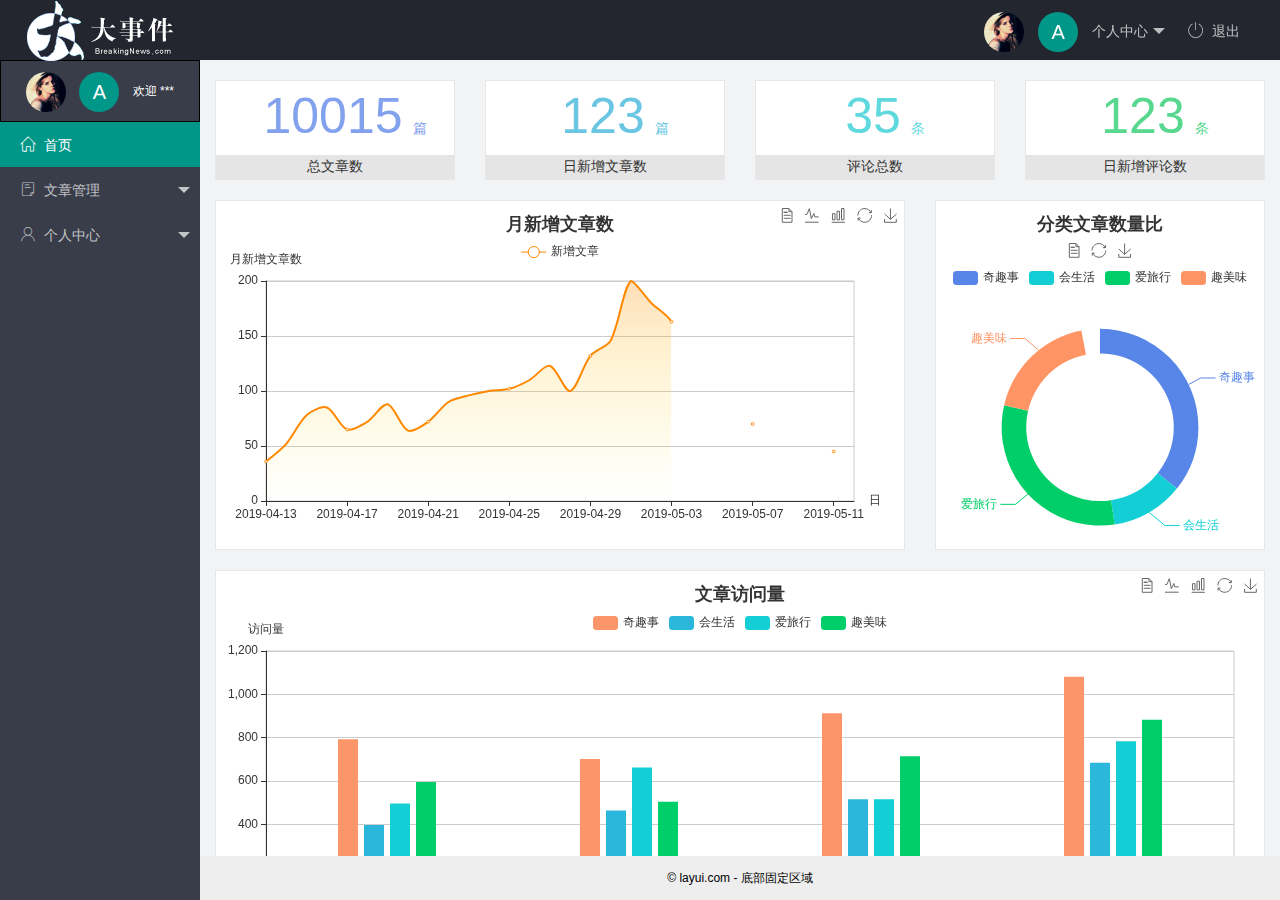
==== commit 185be283: "主页功能完成" ====
--- a/index.html
+++ b/index.html
@@ -17,7 +17,8 @@
             <ul class="layui-nav layui-layout-right">
                 <li class="layui-nav-item">
                     <a href="javascript:;">
-                        <img src="http://t.cn/RCzsdCq" class="layui-nav-img">
+                        <img src="/assets/images/sample.jpg" class="layui-nav-img">
+                        <span class="user-avatar">A</span>
                         个人中心
                     </a>
                     <dl class="layui-nav-child">
@@ -26,12 +27,19 @@
                         <dd><a href="">重置密码</a></dd>
                     </dl>
                 </li>
-                <li class="layui-nav-item"><a href=""><span class="iconfont icon-tuichu"></span>退出</a></li>
+                <li class="layui-nav-item"><a href="javascript:;" id="btnLogout"><span
+                            class="iconfont icon-tuichu"></span>退出</a>
+                </li>
             </ul>
         </div>
 
         <div class="layui-side layui-bg-black">
             <div class="layui-side-scroll">
+                <div class="userinfo">
+                    <img src="/assets/images/sample.jpg" class="layui-nav-img">
+                    <span class="user-avatar">A</span>
+                    <span id="welcome">欢迎 ***</span>
+                </div>
                 <!-- 左侧导航区域（可配合layui已有的垂直导航） -->
                 <ul class="layui-nav layui-nav-tree" lay-shrink="all">
                     <li class="layui-nav-item layui-this"><a href="/home/dashboard.html" target="fm"><span
@@ -70,6 +78,12 @@
     </div>
     <!-- 引入layui.all.js -->
     <script src="./assets/lib/layui/layui.all.js"></script>
+    <!-- 引入jquery.js -->
+    <script src="./assets/lib/jquery.js"></script>
+    <!-- 引入baseAPI.js-->
+    <script src="./assets/js/baseAPI.js"></script>
+    <!-- 引入login.js-->
+    <script src="./assets/js/index.js"></script>
 </body>
 
 </html>--- a/assets/css/index.css
+++ b/assets/css/index.css
@@ -19,4 +19,32 @@
 }
 a{
     transition: none !important;
-}+}
+.layui-side-scroll {
+        width: 200px;
+}
+.layui-side-scroll .userinfo{
+    height: 60px;
+    line-height: 60px;
+    text-align: center;
+    font-size: 12px;
+    border: 1px,solid #000;
+    user-select: none;
+}
+.layui-nav-img {
+        width: 40px;
+        height: 40px;
+}
+.user-avatar {
+        display: inline-block;
+        width: 40px;
+        height: 40px;
+        border-radius: 50%;
+        background-color: #009688;
+        line-height: 40px;
+        text-align: center;
+        font-size: 20px;
+        vertical-align: middle;
+        margin-right: 10px;
+        color: #fff;
+    }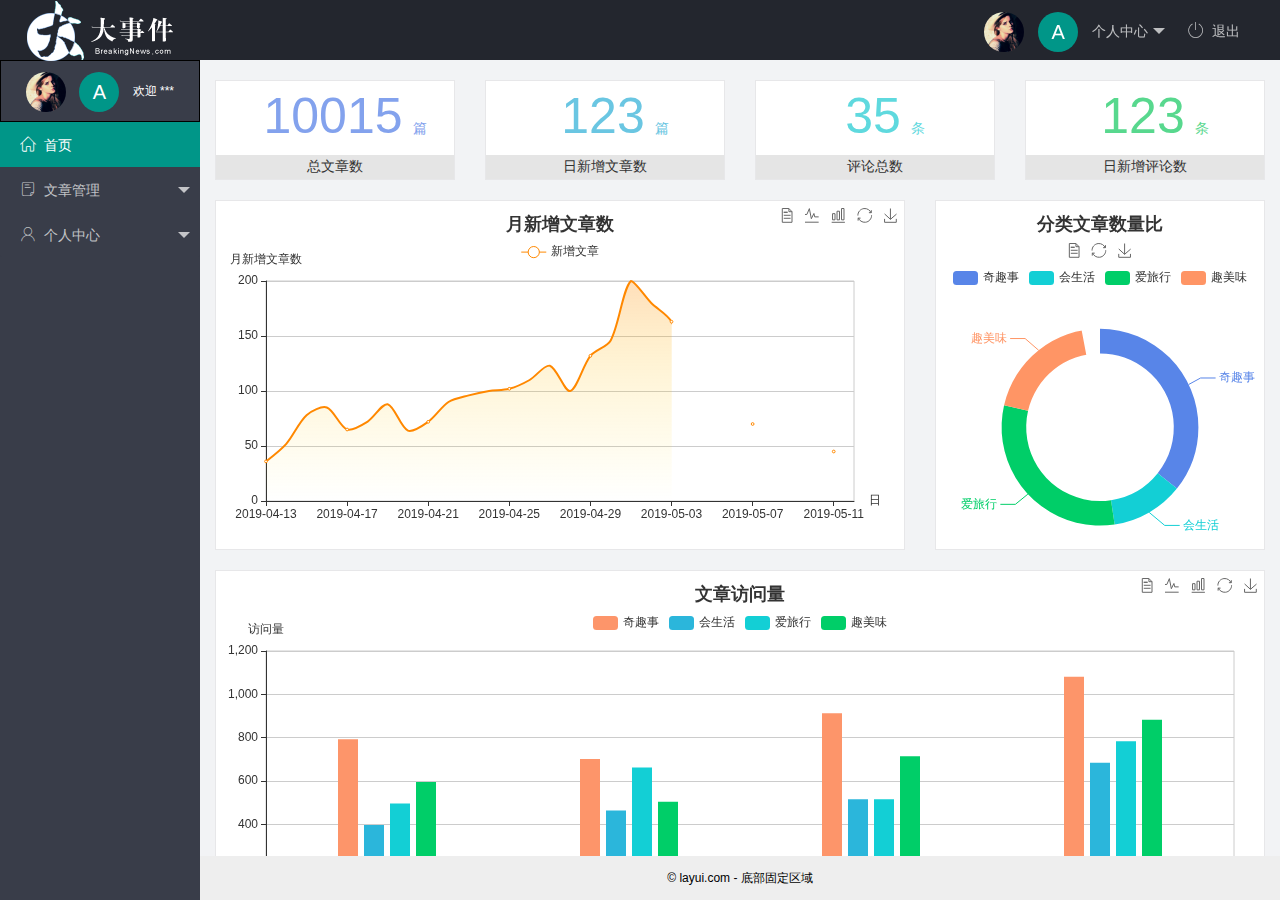
==== commit 2f708821: "个人中心完成" ====
--- a/index.html
+++ b/index.html
@@ -22,9 +22,9 @@
                         个人中心
                     </a>
                     <dl class="layui-nav-child">
-                        <dd><a href="">基本资料</a></dd>
-                        <dd><a href="">更换头像</a></dd>
-                        <dd><a href="">重置密码</a></dd>
+                        <dd><a href="/user/user_info.html" target="fm">基本资料</a></dd>
+                        <dd><a href="/user/user_avatar.html" target="fm">更换头像</a></dd>
+                        <dd><a href="/user/user_pwd.html" target="fm">重置密码</a></dd>
                     </dl>
                 </li>
                 <li class="layui-nav-item"><a href="javascript:;" id="btnLogout"><span
@@ -57,9 +57,14 @@
                     <li class="layui-nav-item">
                         <a href="javascript:;"><span class="iconfont icon-user"></span>个人中心</a>
                         <dl class="layui-nav-child">
-                            <dd><a href="javascript:;"><i class="layui-icon layui-icon-face-smile"></i>基本资料</a></dd>
-                            <dd><a href="javascript:;"><i class="layui-icon layui-icon-face-smile"></i>更换头像</a></dd>
-                            <dd><a href="javascript:;"><i class="layui-icon layui-icon-face-smile"></i>重置密码</a></dd>
+                            <dd><a href="/user/user_info.html" target="fm"><i
+                                        class="layui-icon layui-icon-face-smile"></i>基本资料</a>
+                            </dd>
+                            <dd><a href="/user/user_avatar.html" target="fm"><i
+                                        class="layui-icon layui-icon-face-smile"></i>更换头像</a>
+                            </dd>
+                            <dd><a href="/user/user_pwd.html" target="fm"><i
+                                        class="layui-icon layui-icon-face-smile"></i>重置密码</a></dd>
                         </dl>
                     </li>
                 </ul>
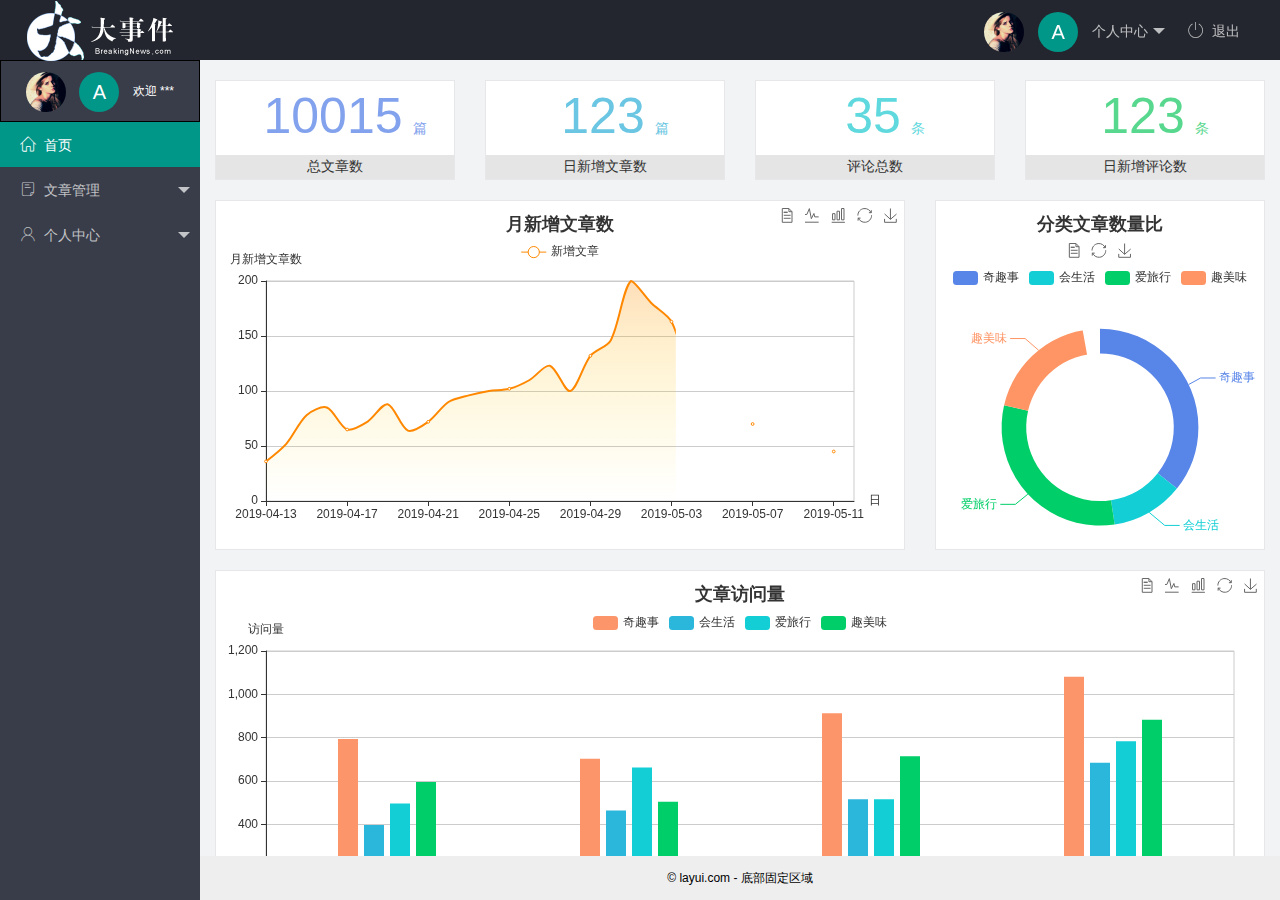
==== commit ed1220f9: "文章管理功能完成" ====
--- a/index.html
+++ b/index.html
@@ -48,9 +48,12 @@
                     <li class="layui-nav-item">
                         <a class="" href="javascript:;"><span class="iconfont icon-16"></span>文章管理</a>
                         <dl class="layui-nav-child">
-                            <dd><a href="javascript:;"><i class="layui-icon layui-icon-face-smile"></i>文章类别</a></dd>
-                            <dd><a href="javascript:;"><i class="layui-icon layui-icon-face-smile"></i>文章列表</a></dd>
-                            <dd><a href="javascript:;"><i class="layui-icon layui-icon-face-smile"></i>发布文章</a></dd>
+                            <dd><a href="/article/art_cate.html" target="fm"><i
+                                        class="layui-icon layui-icon-face-smile"></i>文章类别</a></dd>
+                            <dd><a id="art_list" href="/article/art_list.html" target="fm"><i
+                                        class="layui-icon layui-icon-face-smile"></i>文章列表</a></dd>
+                            <dd><a href="/article/art_put.html" target="fm"><i
+                                        class="layui-icon layui-icon-face-smile"></i>发布文章</a></dd>
 
                         </dl>
                     </li>
